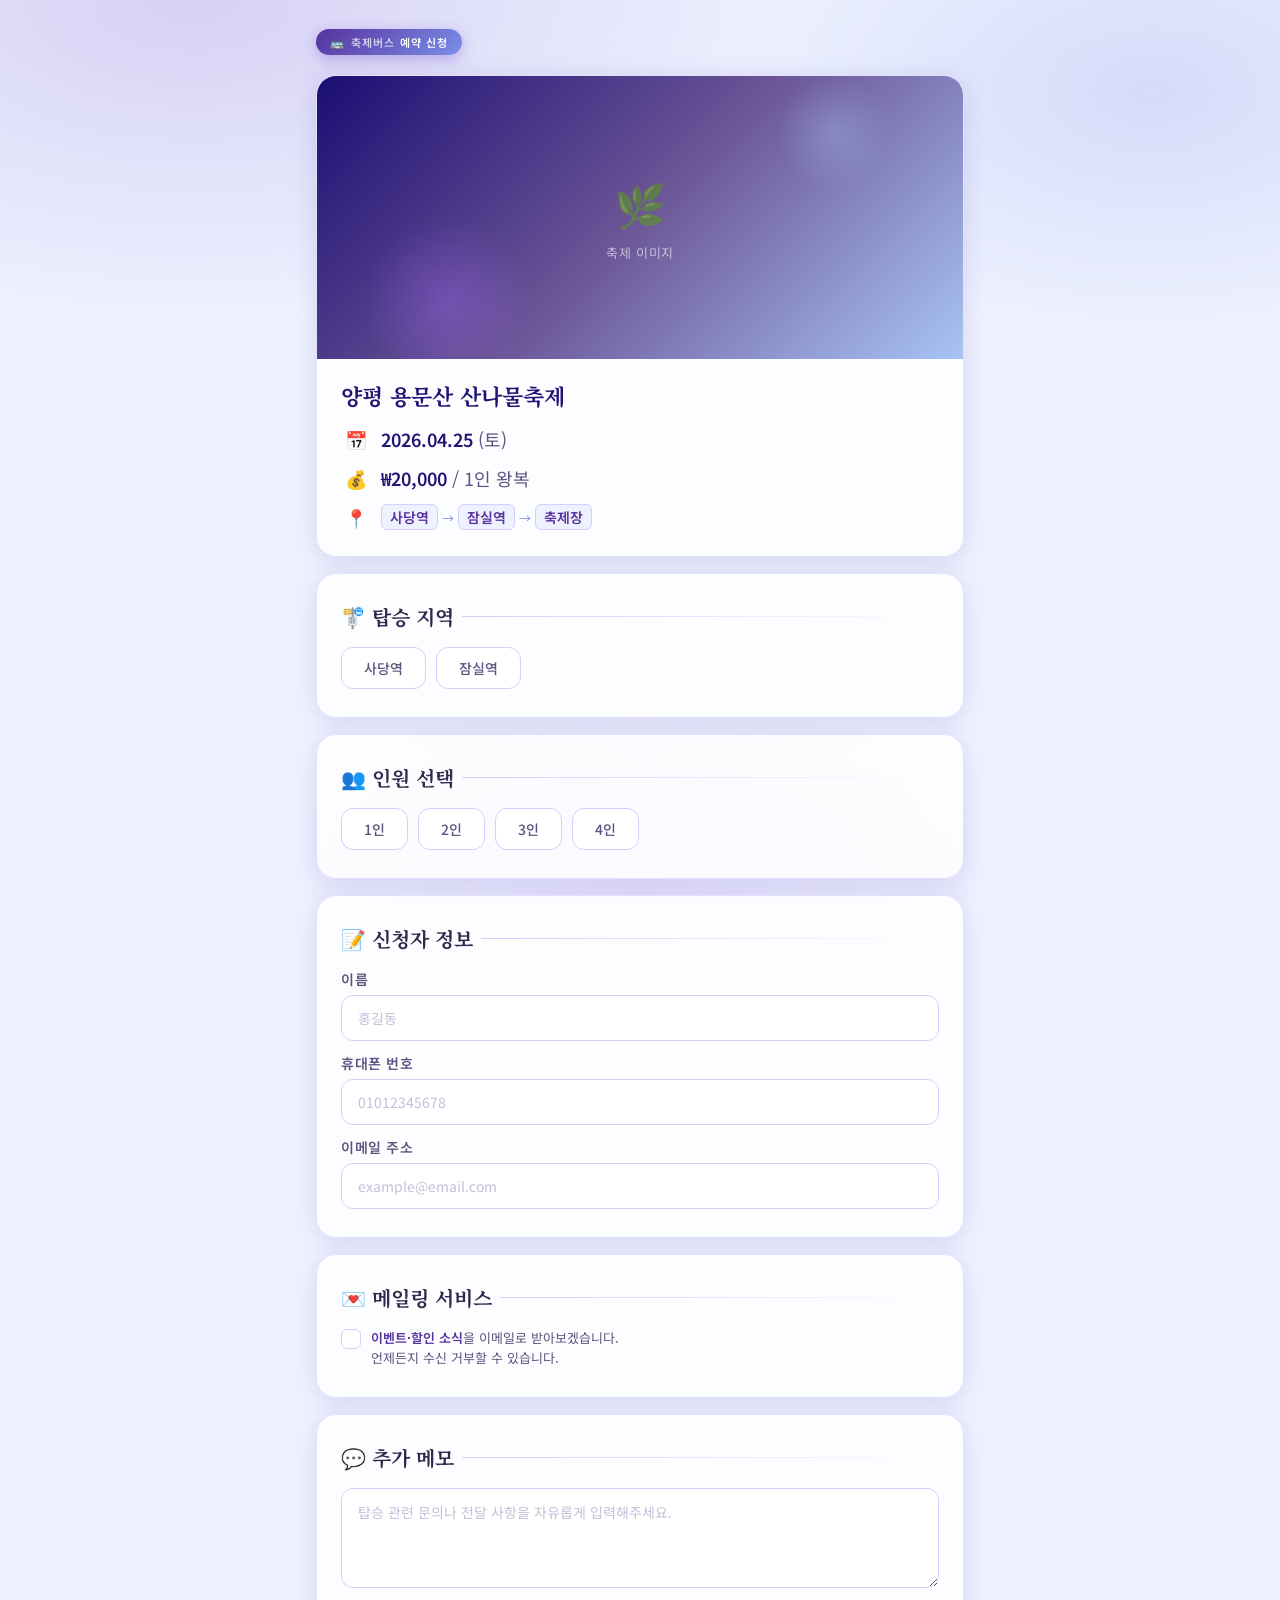
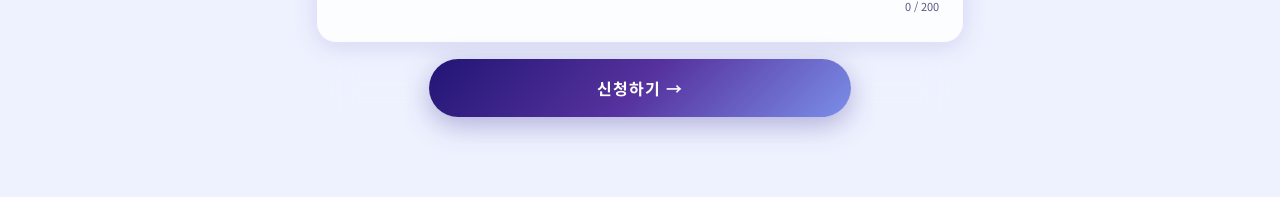
==== view/reservation01.html @ e4f7016f "산나물축제" ====
<!DOCTYPE html>
<html lang="ko">

<head>
    <meta charset="UTF-8">
    <meta name="viewport" content="width=device-width, initial-scale=1.0">
    <title>양평 용문산 산나물축제 — 버스 예약</title>
    <link
        href="https://fonts.googleapis.com/css2?family=Noto+Serif+KR:wght@400;600;700&family=Noto+Sans+KR:wght@300;400;500;600&display=swap"
        rel="stylesheet">
    <style>
        :root {
            --indigo: #211574;
            --violet: #56329e;
            --periwinkle: #7B8FE8;
            --sky: #A8C4F5;
            --mist: #EEF2FF;
            --white: #FFFFFF;
            --ink: #1A1535;
            --slate: #5A5580;
            --border: #D5CCFF;
            --shadow: rgba(59, 47, 143, .14);
            --accent: #b397d4;
        }

        *,
        *::before,
        *::after {
            box-sizing: border-box;
            margin: 0;
            padding: 0;
        }

        html {
            scroll-behavior: smooth;
        }

        body {
            font-family: 'Noto Sans KR', sans-serif;
            background: var(--mist);
            color: var(--ink);
            min-height: 100vh;
            position: relative;
            overflow-x: hidden;
        }

        /* ── 배경 장식 ── */
        body::before {
            content: '';
            position: fixed;
            inset: 0;
            background:
                radial-gradient(ellipse 80% 60% at 15% 0%, rgba(108, 63, 197, .18) 0%, transparent 60%),
                radial-gradient(ellipse 60% 50% at 90% 10%, rgba(123, 143, 232, .22) 0%, transparent 55%),
                radial-gradient(ellipse 50% 40% at 50% 100%, rgba(176, 107, 255, .12) 0%, transparent 60%);
            pointer-events: none;
            z-index: 0;
        }

        /* ── 컨테이너 ── */
        .page {
            position: relative;
            z-index: 1;
            max-width: 680px;
            margin: 0 auto;
            padding: 28px 16px 64px;
        }

        /* ── 헤더 배지 ── */
        .top-badge {
            display: inline-flex;
            align-items: center;
            gap: 6px;
            background: linear-gradient(135deg, var(--violet), var(--periwinkle));
            color: var(--white);
            font-size: 11px;
            font-weight: 600;
            letter-spacing: .08em;
            padding: 5px 14px;
            border-radius: 20px;
            margin-bottom: 20px;
            box-shadow: 0 4px 14px rgba(108, 63, 197, .35);
        }

        .top-badge span {
            opacity: .7;
        }

        /* ── 카드 공통 ── */
        .card {
            background: rgba(255, 255, 255, .82);
            backdrop-filter: blur(18px);
            border: 1px solid rgba(213, 204, 255, .6);
            border-radius: 20px;
            padding: 28px 24px;
            margin-bottom: 16px;
            box-shadow: 0 4px 24px var(--shadow);
            opacity: 0;
            transform: translateY(22px);
            transition: opacity .5s ease, transform .5s ease, box-shadow .3s ease;
        }

        .card.visible {
            opacity: 1;
            transform: translateY(0);
        }

        .card:hover {
            box-shadow: 0 8px 36px rgba(108, 63, 197, .18);
        }

        /* ── 이미지 카드 ── */
        .img-card {
            padding: 0;
            overflow: hidden;
            border-radius: 20px;
        }

        .festival-img {
            width: 100%;
            aspect-ratio: 16/7;
            object-fit: cover;
            display: block;
            background: linear-gradient(135deg, #3B2F8F 0%, #6C3FC5 40%, #7B8FE8 100%);
        }

        .img-placeholder {
            width: 100%;
            aspect-ratio: 16/7;
            display: flex;
            flex-direction: column;
            align-items: center;
            justify-content: center;
            background: linear-gradient(135deg, #1b0e74 0%, #6c5697 50%, #A8C4F5 100%);
            color: rgba(255, 255, 255, .6);
            font-size: 13px;
            gap: 10px;
            position: relative;
            overflow: hidden;
        }

        .img-placeholder::before {
            content: '';
            position: absolute;
            inset: 0;
            background:
                radial-gradient(circle 120px at 20% 80%, rgba(176, 107, 255, .3) 0%, transparent 70%),
                radial-gradient(circle 80px at 80% 20%, rgba(168, 196, 245, .3) 0%, transparent 70%);
        }

        .img-placeholder-icon {
            font-size: 42px;
            position: relative;
        }

        .img-placeholder-text {
            position: relative;
            letter-spacing: .05em;
        }

        .img-info {
            padding: 22px 24px 24px;
        }

        .festival-name {
            font-family: 'Noto Serif KR', serif;
            font-size: 22px;
            font-weight: 700;
            color: var(--indigo);
            margin-bottom: 14px;
            line-height: 1.35;
        }

        .festival-meta {
            display: flex;
            flex-direction: column;
            gap: 9px;
        }

        .meta-row {
            display: flex;
            align-items: center;
            gap: 10px;
            font-size: 18px;
            color: var(--slate);
        }

        .meta-icon {
            width: 30px;
            height: 30px;
            border-radius: 8px;
            display: flex;
            align-items: center;
            justify-content: center;
            font-size: 18px;
            flex-shrink: 0;
        }

        .meta-row strong {
            color: var(--indigo);
            font-weight: 600;
        }

        .route-arrow {
            display: inline-flex;
            align-items: center;
            gap: 4px;
            flex-wrap: wrap;
        }

        .route-stop {
            background: var(--mist);
            border: 1px solid var(--border);
            padding: 2px 8px;
            border-radius: 6px;
            font-size: 14px;
            font-weight: 600;
            color: var(--violet);
        }

        .route-arr {
            color: var(--periwinkle);
            font-size: 12px;
        }

        /* ── 섹션 제목 ── */
        .section-title {
            font-family: 'Noto Serif KR', serif;
            font-size: 20px;
            font-weight: 700;
            color: #2e2a4d;
            margin-bottom: 16px;
            display: flex;
            align-items: center;
            gap: 8px;
        }

        .section-title::after {
            content: '';
            flex: 1;
            height: 1px;
            background: linear-gradient(to right, var(--border), transparent);
        }

        .required-badge {
            font-size: 10px;
            font-weight: 600;
            color: var(--white);
            background: linear-gradient(135deg, var(--violet), var(--accent));
            padding: 2px 7px;
            border-radius: 10px;
            letter-spacing: .04em;
        }

        .optional-badge {
            font-size: 10px;
            font-weight: 500;
            color: var(--slate);
            background: var(--mist);
            border: 1px solid var(--border);
            padding: 2px 7px;
            border-radius: 10px;
        }

        /* ── 라디오 그룹 ── */
        .radio-group {
            display: flex;
            gap: 10px;
            flex-wrap: wrap;
        }

        .radio-item {
            display: none;
        }

        .radio-label {
            display: flex;
            align-items: center;
            justify-content: center;
            padding: 10px 22px;
            border-radius: 12px;
            border: 1.5px solid var(--border);
            background: var(--white);
            font-size: 14px;
            font-weight: 500;
            color: var(--slate);
            cursor: pointer;
            transition: all .2s ease;
            user-select: none;
            min-width: 80px;
        }

        .radio-label:hover {
            border-color: var(--violet);
            color: var(--violet);
            background: rgba(108, 63, 197, .05);
        }

        .radio-item:checked+.radio-label {
            border-color: var(--violet);
            background: linear-gradient(135deg, var(--violet), var(--periwinkle));
            color: var(--white);
            box-shadow: 0 4px 14px rgba(108, 63, 197, .3);
            transform: translateY(-1px);
        }

        .count-group .radio-label {
            min-width: 66px;
        }

        /* ── 금액 표시 ── */
        .price-box {
            display: none;
            margin-top: 16px;
            background: linear-gradient(135deg, rgba(59, 47, 143, .06), rgba(123, 143, 232, .08));
            border: 1.5px solid var(--border);
            border-radius: 14px;
            padding: 18px 20px;
            animation: fadeSlide .35s ease forwards;
        }

        .price-box.show {
            display: block;
        }

        @keyframes fadeSlide {
            from {
                opacity: 0;
                transform: translateY(10px);
            }

            to {
                opacity: 1;
                transform: translateY(0);
            }
        }

        .price-line {
            font-size: 13px;
            color: var(--slate);
            margin-bottom: 6px;
        }

        .price-amount {
            font-family: 'Noto Serif KR', serif;
            font-size: 28px;
            font-weight: 700;
            color: var(--violet);
            letter-spacing: -.02em;
        }

        .price-amount sub {
            font-size: 14px;
            font-weight: 500;
            color: var(--slate);
            vertical-align: baseline;
            margin-left: 3px;
        }

        .divider {
            height: 1px;
            background: var(--border);
            margin: 14px 0;
        }

        .account-label {
            font-size: 11px;
            font-weight: 600;
            letter-spacing: .06em;
            color: var(--slate);
            text-transform: uppercase;
            margin-bottom: 10px;
        }

        .account-info {
            display: flex;
            align-items: center;
            justify-content: space-between;
            gap: 12px;
            background: var(--white);
            border: 1px solid var(--border);
            border-radius: 10px;
            padding: 12px 14px;
        }

        .account-details {
            display: flex;
            flex-direction: column;
            gap: 3px;
        }

        .account-bank {
            font-size: 12px;
            color: var(--slate);
            font-weight: 500;
        }

        .account-number {
            font-size: 16px;
            font-weight: 700;
            color: var(--indigo);
            letter-spacing: .04em;
        }

        .account-name {
            font-size: 12px;
            color: var(--slate);
        }

        .copy-btn {
            display: flex;
            align-items: center;
            gap: 5px;
            padding: 8px 14px;
            border: none;
            background: linear-gradient(135deg, var(--violet), var(--periwinkle));
            color: var(--white);
            font-size: 12px;
            font-weight: 600;
            border-radius: 8px;
            cursor: pointer;
            transition: all .2s ease;
            white-space: nowrap;
            font-family: 'Noto Sans KR', sans-serif;
        }

        .copy-btn:hover {
            transform: translateY(-1px);
            box-shadow: 0 4px 14px rgba(108, 63, 197, .35);
        }

        .copy-btn.copied {
            background: linear-gradient(135deg, #2E9E6B, #4BC98A);
        }

        /* ── 인풋 ── */
        .input-group {
            display: flex;
            flex-direction: column;
            gap: 12px;
        }

        .input-wrap {
            position: relative;
        }

        .input-wrap label {
            display: block;
            font-size: 14px;
            font-weight: 600;
            color: var(--slate);
            margin-bottom: 6px;
            letter-spacing: .04em;
        }

        .input-field {
            width: 100%;
            padding: 12px 16px;
            border: 1.5px solid var(--border);
            border-radius: 12px;
            font-size: 14px;
            font-family: 'Noto Sans KR', sans-serif;
            color: var(--ink);
            background: var(--white);
            outline: none;
            transition: all .2s ease;
            -webkit-appearance: none;
        }

        .input-field::placeholder {
            color: #C4BFD9;
        }

        .input-field:focus {
            border-color: var(--violet);
            box-shadow: 0 0 0 4px rgba(108, 63, 197, .12);
        }

        .input-field.error {
            border-color: #F06595;
            box-shadow: 0 0 0 4px rgba(240, 101, 149, .1);
        }

        textarea.input-field {
            resize: vertical;
            min-height: 100px;
            max-height: 200px;
            line-height: 1.6;
        }

        .char-count {
            text-align: right;
            font-size: 11px;
            color: var(--slate);
            margin-top: 5px;
        }

        /* ── 체크박스 ── */
        .checkbox-wrap {
            display: flex;
            align-items: flex-start;
            gap: 10px;
            cursor: pointer;
            user-select: none;
        }

        .checkbox-wrap input[type="checkbox"] {
            display: none;
        }

        .custom-check {
            width: 20px;
            height: 20px;
            border: 1.5px solid var(--border);
            border-radius: 6px;
            background: var(--white);
            display: flex;
            align-items: center;
            justify-content: center;
            flex-shrink: 0;
            transition: all .2s ease;
            margin-top: 1px;
        }

        .checkbox-wrap input:checked~.custom-check {
            background: linear-gradient(135deg, var(--violet), var(--periwinkle));
            border-color: transparent;
        }

        .custom-check svg {
            opacity: 0;
            transition: opacity .2s;
        }

        .checkbox-wrap input:checked~.custom-check svg {
            opacity: 1;
        }

        .check-text {
            font-size: 13px;
            color: var(--slate);
            line-height: 1.55;
        }

        .check-text strong {
            color: var(--violet);
            font-weight: 600;
        }

        /* ── 에러 메시지 ── */
        .error-msg {
            font-size: 11px;
            color: #E05C85;
            margin-top: 5px;
            display: none;
        }

        .error-msg.show {
            display: block;
        }

        /* ── 제출 버튼 ── */
        .submit-wrap {
            margin-top: 8px;
            text-align: center;
        }

        .submit-btn {
            width: 65%;
            padding: 17px;
            border: none;
            border-radius: 30px;
            background: linear-gradient(135deg, var(--indigo) 0%, var(--violet) 50%, var(--periwinkle) 100%);
            color: var(--white);
            font-size: 16px;
            font-weight: 700;
            font-family: 'Noto Sans KR', sans-serif;
            letter-spacing: .06em;
            cursor: pointer;
            position: relative;
            overflow: hidden;
            box-shadow: 0 8px 28px rgba(59, 47, 143, .35);
            transition: transform .2s ease, box-shadow .2s ease;
        }

        .submit-btn::before {
            content: '';
            position: absolute;
            inset: 0;
            background: linear-gradient(135deg, rgba(255, 255, 255, .15), transparent);
            opacity: 0;
            transition: opacity .2s;
        }

        .submit-btn:hover {
            transform: translateY(-2px);
            box-shadow: 0 12px 36px rgba(59, 47, 143, .42);
        }

        .submit-btn:hover::before {
            opacity: 1;
        }

        .submit-btn:active {
            transform: translateY(0);
        }

        /* ── 성공 모달 ── */
        .modal-overlay {
            position: fixed;
            inset: 0;
            background: rgba(20, 15, 50, .65);
            backdrop-filter: blur(8px);
            z-index: 100;
            display: flex;
            align-items: center;
            justify-content: center;
            padding: 20px;
            opacity: 0;
            pointer-events: none;
            transition: opacity .3s ease;
        }

        .modal-overlay.show {
            opacity: 1;
            pointer-events: all;
        }

        .modal-box {
            background: var(--white);
            border-radius: 24px;
            padding: 36px 28px;
            max-width: 360px;
            width: 100%;
            text-align: center;
            box-shadow: 0 24px 64px rgba(59, 47, 143, .3);
            transform: scale(.9) translateY(20px);
            transition: transform .35s cubic-bezier(.34, 1.56, .64, 1);
        }

        .modal-overlay.show .modal-box {
            transform: scale(1) translateY(0);
        }

        .modal-icon {
            width: 68px;
            height: 68px;
            margin: 0 auto 16px;
            border-radius: 50%;
            background: linear-gradient(135deg, var(--violet), var(--periwinkle));
            display: flex;
            align-items: center;
            justify-content: center;
            font-size: 30px;
            box-shadow: 0 8px 24px rgba(108, 63, 197, .35);
        }

        .modal-title {
            font-family: 'Noto Serif KR', serif;
            font-size: 20px;
            font-weight: 700;
            color: var(--indigo);
            margin-bottom: 8px;
        }

        .modal-desc {
            font-size: 13px;
            color: var(--slate);
            line-height: 1.65;
        }

        .modal-close {
            margin-top: 22px;
            width: 100%;
            padding: 13px;
            border: none;
            border-radius: 12px;
            background: linear-gradient(135deg, var(--violet), var(--periwinkle));
            color: var(--white);
            font-size: 14px;
            font-weight: 600;
            font-family: 'Noto Sans KR', sans-serif;
            cursor: pointer;
            box-shadow: 0 4px 14px rgba(108, 63, 197, .3);
        }

        /* ── 반응형 ── */
        @media (max-width: 480px) {
            .page {
                padding: 16px 12px 56px;
            }

            .festival-name {
                font-size: 25px;
            }

            .price-amount {
                font-size: 24px;
            }

            .radio-group {
                gap: 8px;
            }

            .radio-label {
                padding: 9px 16px;
                font-size: 13px;
            }
        }
    </style>
</head>

<body>

    <div class="page">

        <!-- 배지 -->
        <div class="top-badge">🚌 <span>축제버스</span> 예약 신청</div>

        <!-- 축제 정보 카드 -->
        <div class="card img-card">
            <div class="img-placeholder">
                <div class="img-placeholder-icon">🌿</div>
                <div class="img-placeholder-text">축제 이미지</div>
            </div>
            <div class="img-info">
                <div class="festival-name">양평 용문산 산나물축제</div>
                <div class="festival-meta">
                    <div class="meta-row">
                        <div class="meta-icon">📅</div>
                        <div><strong>2026.04.25</strong> (토)</div>
                    </div>
                    <div class="meta-row">
                        <div class="meta-icon">💰</div>
                        <div><strong>₩20,000</strong> / 1인 왕복</div>
                    </div>
                    <div class="meta-row">
                        <div class="meta-icon">📍</div>
                        <div class="route-arrow">
                            <span class="route-stop">사당역</span>
                            <span class="route-arr">→</span>
                            <span class="route-stop">잠실역</span>
                            <span class="route-arr">→</span>
                            <span class="route-stop">축제장</span>
                        </div>
                    </div>
                </div>
            </div>
        </div>

        <!-- 탑승 지역 -->
        <div class="card">
            <div class="section-title">
                🚏 탑승 지역
                <!-- <span class="required-badge">필수</span> -->
            </div>
            <div class="radio-group" id="boardGroup">
                <input type="radio" name="board" id="b1" value="사당역" class="radio-item">
                <label for="b1" class="radio-label">사당역</label>
                <input type="radio" name="board" id="b2" value="잠실역" class="radio-item">
                <label for="b2" class="radio-label">잠실역</label>
            </div>
            <div class="error-msg" id="boardErr">탑승 지역을 선택해주세요.</div>
        </div>

        <!-- 인원 선택 -->
        <div class="card">
            <div class="section-title">
                👥 인원 선택
                <!-- <span class="required-badge">필수</span> -->
            </div>
            <div class="radio-group count-group" id="countGroup">
                <input type="radio" name="count" id="c1" value="1" class="radio-item">
                <label for="c1" class="radio-label">1인</label>
                <input type="radio" name="count" id="c2" value="2" class="radio-item">
                <label for="c2" class="radio-label">2인</label>
                <input type="radio" name="count" id="c3" value="3" class="radio-item">
                <label for="c3" class="radio-label">3인</label>
                <input type="radio" name="count" id="c4" value="4" class="radio-item">
                <label for="c4" class="radio-label">4인</label>
            </div>
            <div class="error-msg" id="countErr">인원을 선택해주세요.</div>

            <!-- 금액 박스 -->
            <div class="price-box" id="priceBox">
                <div class="price-line" id="priceLine">1인 × 20,000원</div>
                <div class="price-amount" id="priceAmt">₩20,000 <sub>총 결제금액</sub></div>
                <div class="divider"></div>
                <div class="account-label">계좌이체 안내</div>
                <div class="account-info">
                    <div class="account-details">
                        <div class="account-bank">카카오뱅크</div>
                        <div class="account-number" id="accountNum">3333-00-1234567</div>
                        <div class="account-name">예금주 : 홍길동</div>
                    </div>
                    <button class="copy-btn" id="copyBtn" onclick="copyAccount()">
                        📋 복사
                    </button>
                </div>
            </div>
        </div>

        <!-- 신청자 정보 -->
        <div class="card">
            <div class="section-title">
                📝 신청자 정보
                <!-- <span class="required-badge">필수</span> -->
            </div>
            <div class="input-group">
                <div class="input-wrap">
                    <label for="nameField">이름</label>
                    <input type="text" id="nameField" class="input-field" placeholder="홍길동">
                    <div class="error-msg" id="nameErr">이름을 입력해주세요.</div>
                </div>
                <div class="input-wrap">
                    <label for="phoneField">휴대폰 번호</label>
                    <input type="tel" id="phoneField" class="input-field" placeholder="01012345678" maxlength="11"
                        inputmode="numeric">
                    <div class="error-msg" id="phoneErr">올바른 휴대폰 번호를 입력해주세요.</div>
                </div>
                <div class="input-wrap">
                    <label for="emailField">이메일 주소</label>
                    <input type="email" id="emailField" class="input-field" placeholder="example@email.com">
                    <div class="error-msg" id="emailErr">올바른 이메일 주소를 입력해주세요.</div>
                </div>
            </div>
        </div>

        <!-- 메일링 동의 -->
        <div class="card">
            <div class="section-title">
                💌 메일링 서비스
                <!-- <span class="optional-badge">선택</span> -->
            </div>
            <label class="checkbox-wrap">
                <input type="checkbox" id="mailingCheck">
                <div class="custom-check">
                    <svg width="11" height="9" viewBox="0 0 11 9" fill="none">
                        <path d="M1 4L4 7.5L10 1" stroke="white" stroke-width="2" stroke-linecap="round"
                            stroke-linejoin="round" />
                    </svg>
                </div>
                <div class="check-text">
                    <strong>이벤트·할인 소식</strong>을 이메일로 받아보겠습니다.<br>
                    언제든지 수신 거부할 수 있습니다.
                </div>
            </label>
        </div>

        <!-- 추가 메모 -->
        <div class="card">
            <div class="section-title">
                💬 추가 메모
                <!-- <span class="optional-badge">선택</span> -->
            </div>
            <div class="input-wrap">
                <textarea id="memoField" class="input-field" placeholder="탑승 관련 문의나 전달 사항을 자유롭게 입력해주세요."
                    maxlength="200"></textarea>
                <div class="char-count"><span id="charCount">0</span> / 200</div>
            </div>
        </div>

        <!-- 신청 버튼 -->
        <div class="submit-wrap card" style="background: transparent; border: none; box-shadow: none; padding: 0;">
            <button class="submit-btn" onclick="submitForm()">신청하기 →</button>
        </div>

    </div>

    <!-- 성공 모달 -->
    <div class="modal-overlay" id="successModal">
        <div class="modal-box">
            <div class="modal-icon">✅</div>
            <div class="modal-title">예약 신청 완료!</div>
            <div class="modal-desc">
                <strong id="modalName"></strong>님의 신청이 접수되었습니다.<br><br>
                입금 확인 후 최종 확정 안내를 보내드립니다.<br>
                계좌이체를 완료해주세요 🙏
            </div>
            <button class="modal-close" onclick="closeModal()">확인</button>
        </div>
    </div>

    <script>
        /* ── 카드 등장 애니메이션 ── */
        const observer = new IntersectionObserver((entries) => {
            entries.forEach(e => { if (e.isIntersecting) e.target.classList.add('visible'); });
        }, { threshold: 0.08 });
        document.querySelectorAll('.card').forEach(c => observer.observe(c));

        /* ── 인원 선택 → 금액 계산 ── */
        const priceBox = document.getElementById('priceBox');
        const priceLine = document.getElementById('priceLine');
        const priceAmt = document.getElementById('priceAmt');
        const UNIT = 20000;

        document.querySelectorAll('input[name="count"]').forEach(r => {
            r.addEventListener('change', () => {
                const n = parseInt(r.value);
                priceBox.classList.remove('show');
                void priceBox.offsetWidth; // reflow for re-animation
                priceBox.classList.add('show');
                priceLine.textContent = `${n}인 × ${UNIT.toLocaleString()}원`;
                priceAmt.innerHTML = `₩${(n * UNIT).toLocaleString()} <sub>총 결제금액</sub>`;
                document.getElementById('countErr').classList.remove('show');
            });
        });

        /* ── 계좌번호 복사 ── */
        function copyAccount() {
            const num = document.getElementById('accountNum').textContent.replace(/-/g, '');
            const btn = document.getElementById('copyBtn');
            navigator.clipboard.writeText(num).then(() => {
                btn.textContent = '✅ 복사됨';
                btn.classList.add('copied');
                setTimeout(() => { btn.textContent = '📋 복사'; btn.classList.remove('copied'); }, 2000);
            }).catch(() => {
                // fallback
                const t = document.createElement('textarea');
                t.value = num; document.body.appendChild(t); t.select();
                document.execCommand('copy'); document.body.removeChild(t);
                btn.textContent = '✅ 복사됨'; btn.classList.add('copied');
                setTimeout(() => { btn.textContent = '📋 복사'; btn.classList.remove('copied'); }, 2000);
            });
        }

        /* ── 전화번호: 숫자만 ── */
        document.getElementById('phoneField').addEventListener('input', function () {
            this.value = this.value.replace(/\D/g, '');
        });

        /* ── 글자수 카운트 ── */
        document.getElementById('memoField').addEventListener('input', function () {
            document.getElementById('charCount').textContent = this.value.length;
        });

        /* ── 유효성 검사 ── */
        function showErr(id, show) {
            const el = document.getElementById(id);
            el.classList.toggle('show', show);
            return show;
        }

        function validateField(inputId, errId, checkFn) {
            const el = document.getElementById(inputId);
            const invalid = !checkFn(el.value.trim());
            el.classList.toggle('error', invalid);
            return showErr(errId, invalid);
        }

        /* ── 실시간 에러 해제 ── */
        ['nameField', 'phoneField', 'emailField'].forEach(id => {
            document.getElementById(id).addEventListener('input', function () {
                this.classList.remove('error');
                const errMap = { nameField: 'nameErr', phoneField: 'phoneErr', emailField: 'emailErr' };
                document.getElementById(errMap[id]).classList.remove('show');
            });
        });
        document.querySelectorAll('input[name="board"]').forEach(r =>
            r.addEventListener('change', () => document.getElementById('boardErr').classList.remove('show'))
        );

        /* ── 폼 제출 ── */
        function submitForm() {
            let hasErr = false;

            // 탑승 지역
            const board = document.querySelector('input[name="board"]:checked');
            if (!board) { showErr('boardErr', true); hasErr = true; }

            // 인원
            const count = document.querySelector('input[name="count"]:checked');
            if (!count) { showErr('countErr', true); hasErr = true; }

            // 이름
            if (validateField('nameField', 'nameErr', v => v.length >= 2)) hasErr = true;

            // 전화번호
            if (validateField('phoneField', 'phoneErr', v => /^01[0-9]{8,9}$/.test(v))) hasErr = true;

            // 이메일
            if (validateField('emailField', 'emailErr', v => /^[^\s@]+@[^\s@]+\.[^\s@]+$/.test(v))) hasErr = true;

            if (hasErr) {
                // 첫 에러 요소로 스크롤
                const firstErr = document.querySelector('.error, .error-msg.show');
                if (firstErr) firstErr.scrollIntoView({ behavior: 'smooth', block: 'center' });
                return;
            }

            // 데이터 수집
            const data = {
                board: board.value,
                count: count.value,
                amount: parseInt(count.value) * UNIT,
                name: document.getElementById('nameField').value.trim(),
                phone: document.getElementById('phoneField').value.trim(),
                email: document.getElementById('emailField').value.trim(),
                mailing: document.getElementById('mailingCheck').checked,
                memo: document.getElementById('memoField').value.trim(),
            };
            console.log('예약 데이터:', data);

            // 모달 표시
            document.getElementById('modalName').textContent = data.name;
            document.getElementById('successModal').classList.add('show');
        }

        function closeModal() {
            document.getElementById('successModal').classList.remove('show');
        }
    </script>
</body>

</html>
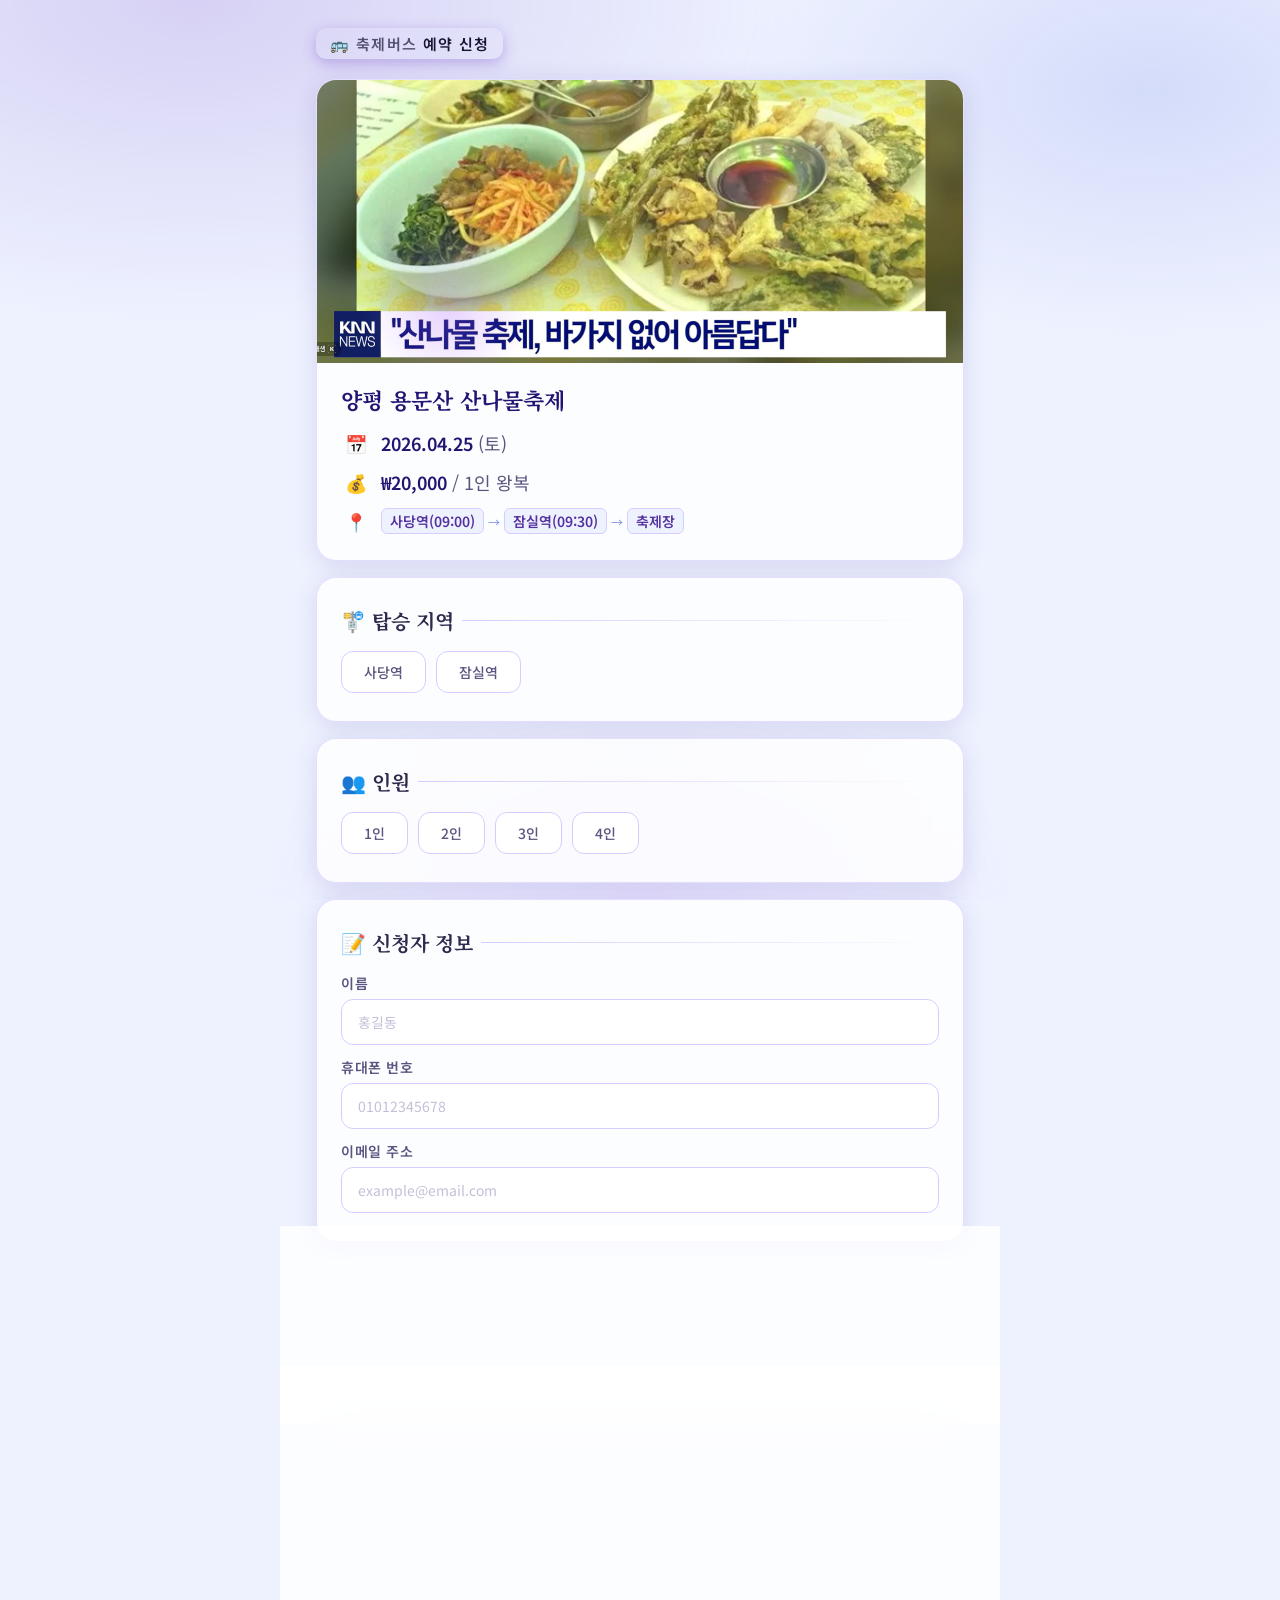
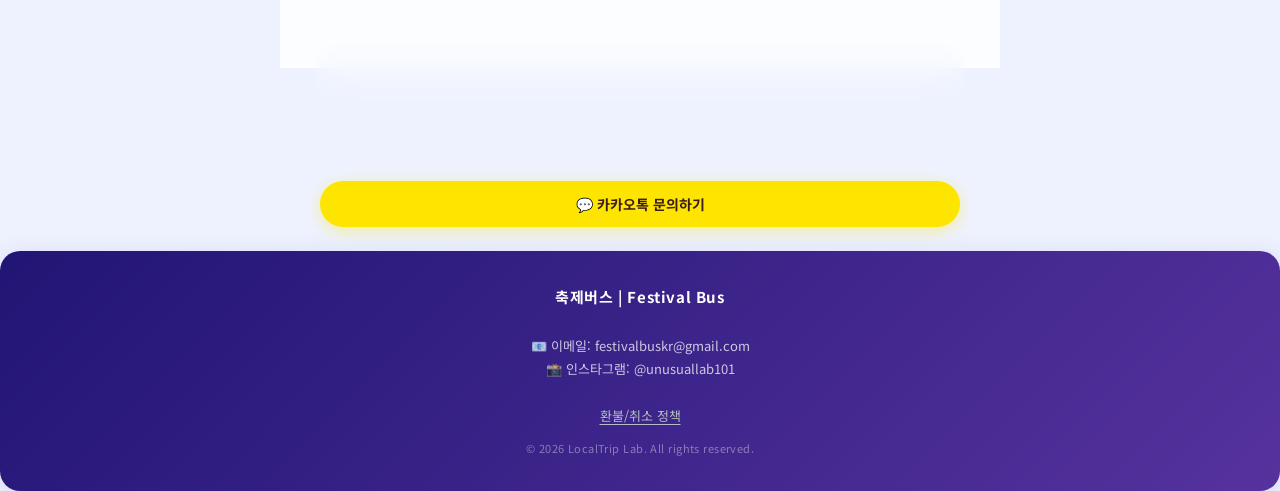
==== commit 8249298c: "산나물 신청폼 : 시트연동추가, 카톡버튼추가, 푸터추가, 예약완료페이지 추가" ====
--- a/view/reservation01.html
+++ b/view/reservation01.html
@@ -71,13 +71,13 @@
             display: inline-flex;
             align-items: center;
             gap: 6px;
-            background: linear-gradient(135deg, var(--violet), var(--periwinkle));
-            color: var(--white);
-            font-size: 11px;
+            /* background: linear-gradient(135deg, var(--violet), var(--periwinkle)); */
+            color: #1A1535;
+            font-size: 15px;
             font-weight: 600;
             letter-spacing: .08em;
             padding: 5px 14px;
-            border-radius: 20px;
+            border-radius: 10px;
             margin-bottom: 20px;
             box-shadow: 0 4px 14px rgba(108, 63, 197, .35);
         }
@@ -322,6 +322,41 @@
         .price-box.show {
             display: block;
         }
+
+        /* ── 환불 안내 ── */
+.payment-notice {
+  margin-top: 14px;
+  padding: 14px 16px;
+  background: rgba(59,47,143,.05);
+  border: 1px dashed var(--border);
+  border-radius: 12px;
+
+  font-size: 12px;
+  color: var(--slate);
+  line-height: 1.5;
+}
+
+/* 환불 규정 첫 줄 (굵게) */
+.payment-notice br + br {
+  display: none;               /* 연속 빈 줄 방지 */
+}
+
+/* * 주의 문구 강조 */
+.payment-notice {
+  /* * 로 시작하는 줄을 CSS만으로 강조하기 어려우므로
+     아래처럼 HTML에 <span> 감싸는 것도 추천 */
+}
+.notice-highlight {
+  color: var(--violet);
+  font-weight: 600;
+}
+.notice-title {
+  font-weight: 700;
+  color: var(--indigo);
+  font-size: 13px;
+  margin-bottom: 2px;
+  display: block;
+}
 
         @keyframes fadeSlide {
             from {
@@ -691,7 +726,7 @@
             }
 
             .festival-name {
-                font-size: 25px;
+                font-size: 30px;
             }
 
             .price-amount {
@@ -707,11 +742,155 @@
                 font-size: 13px;
             }
         }
+
+        .main-image {
+            width: 100%;
+            height: auto;
+            margin-top: 50px;
+        }
+
+        /* 예약완료화면 */
+        /* ── 예약 완료 화면 ── */
+        .complete-wrap {
+            max-width: 680px;
+            width:90%;
+    margin: 0 auto;
+        }
+.complete-header {
+  text-align: center;
+  padding: 36px 24px;
+}
+.complete-check {
+  font-size: 52px;
+  margin-bottom: 12px;
+  /* 등장 시 통통 튀는 애니메이션 */
+  animation: bounceIn .6s cubic-bezier(.34,1.56,.64,1) forwards;
+}
+@keyframes bounceIn {
+  from { transform: scale(0); opacity: 0; }
+  to   { transform: scale(1); opacity: 1; }
+}
+.complete-title {
+  font-family: 'Noto Serif KR', serif;
+  font-size: 22px;
+  font-weight: 700;
+  color: var(--indigo);
+  margin-bottom: 10px;
+}
+.complete-num {
+  display: inline-block;
+  font-size: 15px;
+  font-weight: 600;
+  color: var(--violet);
+  background: var(--mist);
+  border: 1.5px solid var(--border);
+  padding: 5px 16px;
+  border-radius: 20px;
+  letter-spacing: .08em;
+}
+
+/* ── 예약 내역 요약 ── */
+.summary-list { display: flex; flex-direction: column; gap: 0; }
+.summary-row {
+  display: flex;
+  justify-content: space-between;
+  align-items: center;
+  padding: 11px 0;
+  border-bottom: 1px solid var(--mist);
+  font-size: 16px;
+}
+.summary-row:last-child { border-bottom: none; }
+.summary-label { color: var(--slate); }
+.summary-value { font-weight: 600; color: var(--indigo); }
+/* 최종 금액 강조 */
+.summary-row.highlight .summary-label { font-weight: 600; color: var(--ink); }
+.summary-row.highlight .summary-value {
+  font-family: 'Noto Serif KR', serif;
+  font-size: 20px;
+  color: var(--violet);
+}
+.complete-notice {
+  font-size: 15px;
+  color: var(--slate);
+  margin-bottom: 14px;
+  padding: 10px 14px;
+  background: rgba(108,63,197,.06);
+  border-radius: 10px;
+  border-left: 3px solid var(--violet);
+}
+
+/* ── 카카오톡 버튼 ── */
+.kakao-wrap {
+    width:100%;
+    text-align: center;
+}
+.button {
+  display: inline-flex;
+  align-items: center;
+  justify-content: center;
+  gap: 7px;
+  font-family: 'Noto Sans KR', sans-serif;
+  font-size: 14px;
+  font-weight: 700;
+  text-decoration: none;
+  border-radius: 50px;
+  padding: 13px 28px;
+  transition: transform .2s ease, box-shadow .2s ease;
+  cursor: pointer;
+}
+.button-secondary {
+  background: #FEE500;             /* 카카오 공식 컬러 */
+  color: #3A1D1D;
+  box-shadow: 0 4px 16px rgba(254,229,0,.4);
+  width: 50%;                     /* 폼 카드 너비에 맞게 풀 너비 */
+  margin-bottom: 16px;
+
+}
+.button-secondary:hover {
+  transform: translateY(-2px);
+  box-shadow: 0 8px 24px rgba(254,229,0,.5);
+}
+.button-secondary:active {
+  transform: translateY(0);
+}
+
+/* ── Footer ── */
+.footer {
+  background: linear-gradient(135deg, var(--indigo), var(--violet));
+  color: rgba(255,255,255,.75);
+  font-size: 13px;
+  line-height: 1.8;
+  text-align: center;
+  padding: 32px 24px;
+  border-radius: 20px;
+  margin-top: 8px;
+  box-shadow: 0 4px 24px var(--shadow);
+}
+.footer strong {
+  font-size: 15px;
+  letter-spacing: .04em;
+}
+.footer a {
+  color: rgba(255,255,255,.6);
+  text-decoration: underline;
+  text-underline-offset: 3px;
+  transition: color .2s;
+}
+.footer a:hover {
+  color: var(--white);
+}
+.footer small {
+  display: block;
+  margin-top: 12px;
+  font-size: 11px;
+  color: rgba(255,255,255,.4);
+  letter-spacing: .04em;
+}
     </style>
 </head>
 
 <body>
-
+<div id="formArea">
     <div class="page">
 
         <!-- 배지 -->
@@ -720,6 +899,7 @@
         <!-- 축제 정보 카드 -->
         <div class="card img-card">
             <div class="img-placeholder">
+                <img src="./image/산나물뉴스.png" class="main-image">
                 <div class="img-placeholder-icon">🌿</div>
                 <div class="img-placeholder-text">축제 이미지</div>
             </div>
@@ -737,9 +917,9 @@
                     <div class="meta-row">
                         <div class="meta-icon">📍</div>
                         <div class="route-arrow">
-                            <span class="route-stop">사당역</span>
+                            <span class="route-stop">사당역(09:00)</span>
                             <span class="route-arr">→</span>
-                            <span class="route-stop">잠실역</span>
+                            <span class="route-stop">잠실역(09:30)</span>
                             <span class="route-arr">→</span>
                             <span class="route-stop">축제장</span>
                         </div>
@@ -766,7 +946,7 @@
         <!-- 인원 선택 -->
         <div class="card">
             <div class="section-title">
-                👥 인원 선택
+                👥 인원
                 <!-- <span class="required-badge">필수</span> -->
             </div>
             <div class="radio-group count-group" id="countGroup">
@@ -790,14 +970,28 @@
                 <div class="account-info">
                     <div class="account-details">
                         <div class="account-bank">카카오뱅크</div>
-                        <div class="account-number" id="accountNum">3333-00-1234567</div>
-                        <div class="account-name">예금주 : 홍길동</div>
+        <div class="account-number" id="accountNum">7942-22-23019</div>
+        <div class="account-name">예금주 : 이주연</div>
                     </div>
-                    <button class="copy-btn" id="copyBtn" onclick="copyAccount()">
+                    <button class="copy-btn" id="copyBtn" onclick="copyAccount('accountNum', this)">
                         📋 복사
                     </button>
                 </div>
+
+                <!-- 환불 안내 -->
+            <div class="payment-notice">
+  <span class="notice-title">💳 입금 안내</span>
+  참가비는 입금 완료 후 확정되며, 환불 규정은 행사 안내에 따릅니다.
+  <span class="notice-title" style="margin-top:8px;">📋 환불 규정</span>
+  ✅ 100% 환불 : ~4/11 (토) 까지<br>
+  🔶 50% 환불 : 04/12 (일) ~ 04/18 (토)<br/>
+  <p>❌ 환불 불가 : 04/19 (일) ~ 04/25 (토)<br/></p>
+  <span class="notice-highlight"><br>* 노쇼(No-show) 시에도 환불이 불가합니다.</span>
+  <span class="notice-highlight"><br>* 04/18 (토요일) 까지 30명 미만 모일 시 취소 및 100% 환불</span>
+</div>
             </div>
+
+            
         </div>
 
         <!-- 신청자 정보 -->
@@ -829,7 +1023,7 @@
         <!-- 메일링 동의 -->
         <div class="card">
             <div class="section-title">
-                💌 메일링 서비스
+                💌 축제 뉴스레터
                 <!-- <span class="optional-badge">선택</span> -->
             </div>
             <label class="checkbox-wrap">
@@ -841,8 +1035,7 @@
                     </svg>
                 </div>
                 <div class="check-text">
-                    <strong>이벤트·할인 소식</strong>을 이메일로 받아보겠습니다.<br>
-                    언제든지 수신 거부할 수 있습니다.
+                    <strong>전국 축제정보 뉴스레터</strong>를 이메일로 받아보겠습니다.<br>
                 </div>
             </label>
         </div>
@@ -880,6 +1073,82 @@
             <button class="modal-close" onclick="closeModal()">확인</button>
         </div>
     </div>
+</div>
+
+
+
+<!-- 예약완료 화면 -->
+<div id="completeScreen" style="display:none;" class="complete-wrap">
+
+  <div class="complete-header card">
+    <div class="complete-check">✅</div>
+    <div class="complete-title">예약 신청 완료</div>
+    <div class="complete-num" id="displayBookingNum">예약번호 로딩중...</div>
+  </div>
+
+  <div class="card">
+    <div class="section-title">📋 예약 내역</div>
+    <div class="summary-list">
+      <div class="summary-row">
+        <span class="summary-label">탑승 지역</span>
+        <span class="summary-value" id="displayBoard">-</span>
+      </div>
+      <div class="summary-row">
+        <span class="summary-label">인원</span>
+        <span class="summary-value" id="displayCount">-</span>
+      </div>
+      <div class="summary-row highlight">
+        <span class="summary-label">최종 결제금액</span>
+        <span class="summary-value" id="displayAmount">-</span>
+      </div>
+    </div>
+  </div>
+
+  <div class="card">
+    <div class="section-title">💳 입금 안내</div>
+    <div class="complete-notice">아래 계좌로 입금 완료 후 예약이 확정됩니다.</div>
+    <!-- 기존 account-info 구조 그대로 재사용 -->
+    <div class="account-info">
+      <div class="account-details">
+        <div class="account-bank">카카오뱅크</div>
+        <div class="account-number" id="accountNum2">7942-22-23019</div>
+        <div class="account-name">예금주 : 이주연</div>
+      </div>
+      <button class="copy-btn" id="copyBtn2" onclick="copyAccount('accountNum2', this)">📋 복사</button>
+    
+    <!-- 환불 안내 -->
+            <div class="payment-notice">
+  <span class="notice-title">💳 입금 안내</span>
+  참가비는 입금 완료 후 확정되며, 환불 규정은 행사 안내에 따릅니다.
+  <span class="notice-title" style="margin-top:8px;">📋 환불 규정</span>
+  ✅ 100% 환불 : ~4/11 (토) 까지<br>
+  🔶 50% 환불 : 04/12 (일) ~ 04/18 (토)<br/>
+  <p>❌ 환불 불가 : 04/19 (일) ~ 04/25 (토)<br/></p>
+  <span class="notice-highlight"><br>* 노쇼(No-show) 시에도 환불이 불가합니다.</span>
+  <span class="notice-highlight"><br>* 04/18 (토요일) 까지 30명 미만 모일 시 취소 및 100% 환불</span>
+</div>
+    </div>
+    
+  </div>
+
+</div>
+
+<!-- 카카오톡 문의 고정 버튼 (모든 화면 공통) -->
+ <div class="kakao-wrap">
+<a href="https://open.kakao.com/o/gLqMQGSh" class="button button-secondary">💬 카카오톡 문의하기</a>
+</div>
+<!-- Footer -->
+        <div class="footer">
+            <strong style="color: white;">축제버스 | Festival Bus</strong><br><br>
+            📧 이메일: festivalbuskr@gmail.com<br>
+            📸 인스타그램: @unusuallab101<br><br>
+            <a href="#" style="color: #b2bec3; text-decoration: underline;">환불/취소 정책</a>
+            <br>
+            <small>© 2026 LocalTrip Lab. All rights reserved.</small>
+        </div>
+
+
+
 
     <script>
         /* ── 카드 등장 애니메이션 ── */
@@ -907,22 +1176,44 @@
         });
 
         /* ── 계좌번호 복사 ── */
-        function copyAccount() {
-            const num = document.getElementById('accountNum').textContent.replace(/-/g, '');
-            const btn = document.getElementById('copyBtn');
-            navigator.clipboard.writeText(num).then(() => {
-                btn.textContent = '✅ 복사됨';
-                btn.classList.add('copied');
-                setTimeout(() => { btn.textContent = '📋 복사'; btn.classList.remove('copied'); }, 2000);
-            }).catch(() => {
-                // fallback
-                const t = document.createElement('textarea');
-                t.value = num; document.body.appendChild(t); t.select();
-                document.execCommand('copy'); document.body.removeChild(t);
-                btn.textContent = '✅ 복사됨'; btn.classList.add('copied');
-                setTimeout(() => { btn.textContent = '📋 복사'; btn.classList.remove('copied'); }, 2000);
-            });
-        }
+        // numId  : 계좌번호 텍스트 요소의 ID
+// btnEl  : 클릭된 버튼 요소 (this 로 전달)
+function copyAccount(numId, btnEl) {
+  const numText = document.getElementById(numId);
+  console.log(numText);
+  // 요소를 못 찾으면 조용히 종료 (TypeError 방지)
+  if (!numText) return;
+
+  const num = numText.textContent.replace(/-/g, '');
+
+  const finish = () => {
+    btnEl.textContent = '✅ 복사됨';
+    btnEl.classList.add('copied');
+    setTimeout(() => {
+      btnEl.textContent = '📋 복사';
+      btnEl.classList.remove('copied');
+    }, 2000);
+  };
+
+  // clipboard API 우선, 실패 시 execCommand fallback
+  if (navigator.clipboard && window.isSecureContext) {
+    navigator.clipboard.writeText(num).then(finish).catch(() => fallbackCopy(num, finish));
+  } else {
+    fallbackCopy(num, finish);
+  }
+}
+
+// clipboard API 미지원 환경 대응
+function fallbackCopy(text, callback) {
+  const t = document.createElement('textarea');
+  t.value = text;
+  t.style.cssText = 'position:fixed;opacity:0';
+  document.body.appendChild(t);
+  t.select();
+  document.execCommand('copy');
+  document.body.removeChild(t);
+  callback();
+}
 
         /* ── 전화번호: 숫자만 ── */
         document.getElementById('phoneField').addEventListener('input', function () {
@@ -961,54 +1252,117 @@
         );
 
         /* ── 폼 제출 ── */
-        function submitForm() {
+        async function submitForm() {
+  
+            // ❶ 유효성 검사 (기존 코드 그대로 유지)
             let hasErr = false;
-
-            // 탑승 지역
             const board = document.querySelector('input[name="board"]:checked');
             if (!board) { showErr('boardErr', true); hasErr = true; }
-
-            // 인원
             const count = document.querySelector('input[name="count"]:checked');
             if (!count) { showErr('countErr', true); hasErr = true; }
-
-            // 이름
-            if (validateField('nameField', 'nameErr', v => v.length >= 2)) hasErr = true;
-
-            // 전화번호
-            if (validateField('phoneField', 'phoneErr', v => /^01[0-9]{8,9}$/.test(v))) hasErr = true;
-
-            // 이메일
-            if (validateField('emailField', 'emailErr', v => /^[^\s@]+@[^\s@]+\.[^\s@]+$/.test(v))) hasErr = true;
-
+            if (validateField('nameField','nameErr', v => v.length >= 2)) hasErr = true;
+            if (validateField('phoneField','phoneErr', v => /^01[0-9]{8,9}$/.test(v))) hasErr = true;
+            if (validateField('emailField','emailErr', v => /^[^\s@]+@[^\s@]+\.[^\s@]+$/.test(v))) hasErr = true;
             if (hasErr) {
-                // 첫 에러 요소로 스크롤
                 const firstErr = document.querySelector('.error, .error-msg.show');
                 if (firstErr) firstErr.scrollIntoView({ behavior: 'smooth', block: 'center' });
                 return;
             }
 
-            // 데이터 수집
+            // ❷ Apps Script 배포 후 받은 URL을 여기에 붙여넣기
+            const APPS_SCRIPT_URL = 'https://script.google.com/macros/s/AKfycbwTIaDEtofP6aXxAssNgNi4cvE_uHw1EHUQSeqTpYmKE-ZHxetQiC6ZxmDxf_vxepfhWA/exec';
+
+            // ❸ 전송할 데이터 객체 구성
             const data = {
-                board: board.value,
-                count: count.value,
-                amount: parseInt(count.value) * UNIT,
-                name: document.getElementById('nameField').value.trim(),
-                phone: document.getElementById('phoneField').value.trim(),
-                email: document.getElementById('emailField').value.trim(),
+                board:   board.value,
+                count:   count.value,
+                amount:  parseInt(count.value) * UNIT,
+                name:    document.getElementById('nameField').value.trim(),
+                phone:   document.getElementById('phoneField').value.trim(),
+                email:   document.getElementById('emailField').value.trim(),
                 mailing: document.getElementById('mailingCheck').checked,
-                memo: document.getElementById('memoField').value.trim(),
+                memo:    document.getElementById('memoField').value.trim(),
+                bookingNum: generateBookingNumber(), // 예약번호 생성 후 포함
             };
-            console.log('예약 데이터:', data);
-
-            // 모달 표시
-            document.getElementById('modalName').textContent = data.name;
-            document.getElementById('successModal').classList.add('show');
-        }
+
+            // 전송 전에 전역 변수에 저장해두기 (closeModal에서 꺼내 씀)
+window._bookingData = data;
+
+            // ❹ 버튼 비활성화 + 로딩 텍스트 표시 (중복 제출 방지)
+            const btn = document.querySelector('.submit-btn');
+            btn.disabled = true;
+            btn.textContent = '전송 중...';
+
+            try {
+                // ❺ Apps Script로 POST 요청 전송
+                // mode: 'no-cors' → 구글 서버의 CORS 정책 우회 (필수 옵션)
+                await fetch(APPS_SCRIPT_URL, {
+                method: 'POST',
+                mode: 'no-cors', // 구글 Apps Script는 이 옵션 없으면 브라우저가 차단
+                headers: { 'Content-Type': 'application/json' },
+                body: JSON.stringify(data)
+                });
+
+                // ❻ 성공 → 모달 표시
+                document.getElementById('modalName').textContent = data.name;
+                document.getElementById('successModal').classList.add('show');
+
+            } catch (error) {
+                // ❼ 실패 → 에러 알림
+                alert('전송 중 오류가 발생했습니다. 잠시 후 다시 시도해주세요.');
+                console.error('전송 오류:', error);
+
+            } finally {
+                // ❽ 성공/실패 관계없이 버튼 원상복구
+                btn.disabled = false;
+                btn.textContent = '신청하기 →';
+            }
+        }
+
 
         function closeModal() {
             document.getElementById('successModal').classList.remove('show');
         }
+
+        // ── 예약번호 생성 ──
+// 형식: yymmdd + 2 + 3자리 (예: 2604252001)
+// Apps Script에서 행 번호 기반으로 생성하고 data에 포함시켜 전송
+function generateBookingNumber(rowCount) {
+  const now = new Date();
+  const yy  = String(now.getFullYear()).slice(2);           // 26
+  const mm  = String(now.getMonth() + 1).padStart(2, '0'); // 04
+  const dd  = String(now.getDate()).padStart(2, '0');       // 25
+  // rowCount는 Apps Script에서 받아오기 어려우므로(no-cors)
+  // 타임스탬프 끝 3자리로 대체 → 소규모 이벤트에서 충돌 가능성 매우 낮음
+  const seq = String(Date.now()).slice(-3);
+  return `${yy}${mm}${dd}2${seq}`;
+}
+
+// ── 모달 닫기: 폼 숨기고 완료 화면 표시 ──
+// 기존 closeModal() 함수 전체를 아래로 교체
+function closeModal() {
+  document.getElementById('successModal').classList.remove('show');
+
+  // 폼 영역 숨기기
+  document.getElementById('formArea').style.display = 'none';
+
+  // 완료 화면 채우기
+  document.getElementById('displayBoard').textContent  = window._bookingData.board;
+  document.getElementById('displayCount').textContent  = window._bookingData.count + '인';
+  document.getElementById('displayAmount').textContent = '₩' + window._bookingData.amount.toLocaleString();
+  document.getElementById('displayBookingNum').textContent = '예약번호 ' + window._bookingData.bookingNum;
+
+  // 완료 화면 표시 + 카드 등장 애니메이션 적용
+  const screen = document.getElementById('completeScreen');
+  screen.style.display = 'block';
+  screen.querySelectorAll('.card').forEach(c => {
+    observer.observe(c); // 기존 IntersectionObserver 재활용
+  });
+
+  // 상단으로 스크롤
+  window.scrollTo({ top: 0, behavior: 'smooth' });
+}
+        
     </script>
 </body>
 
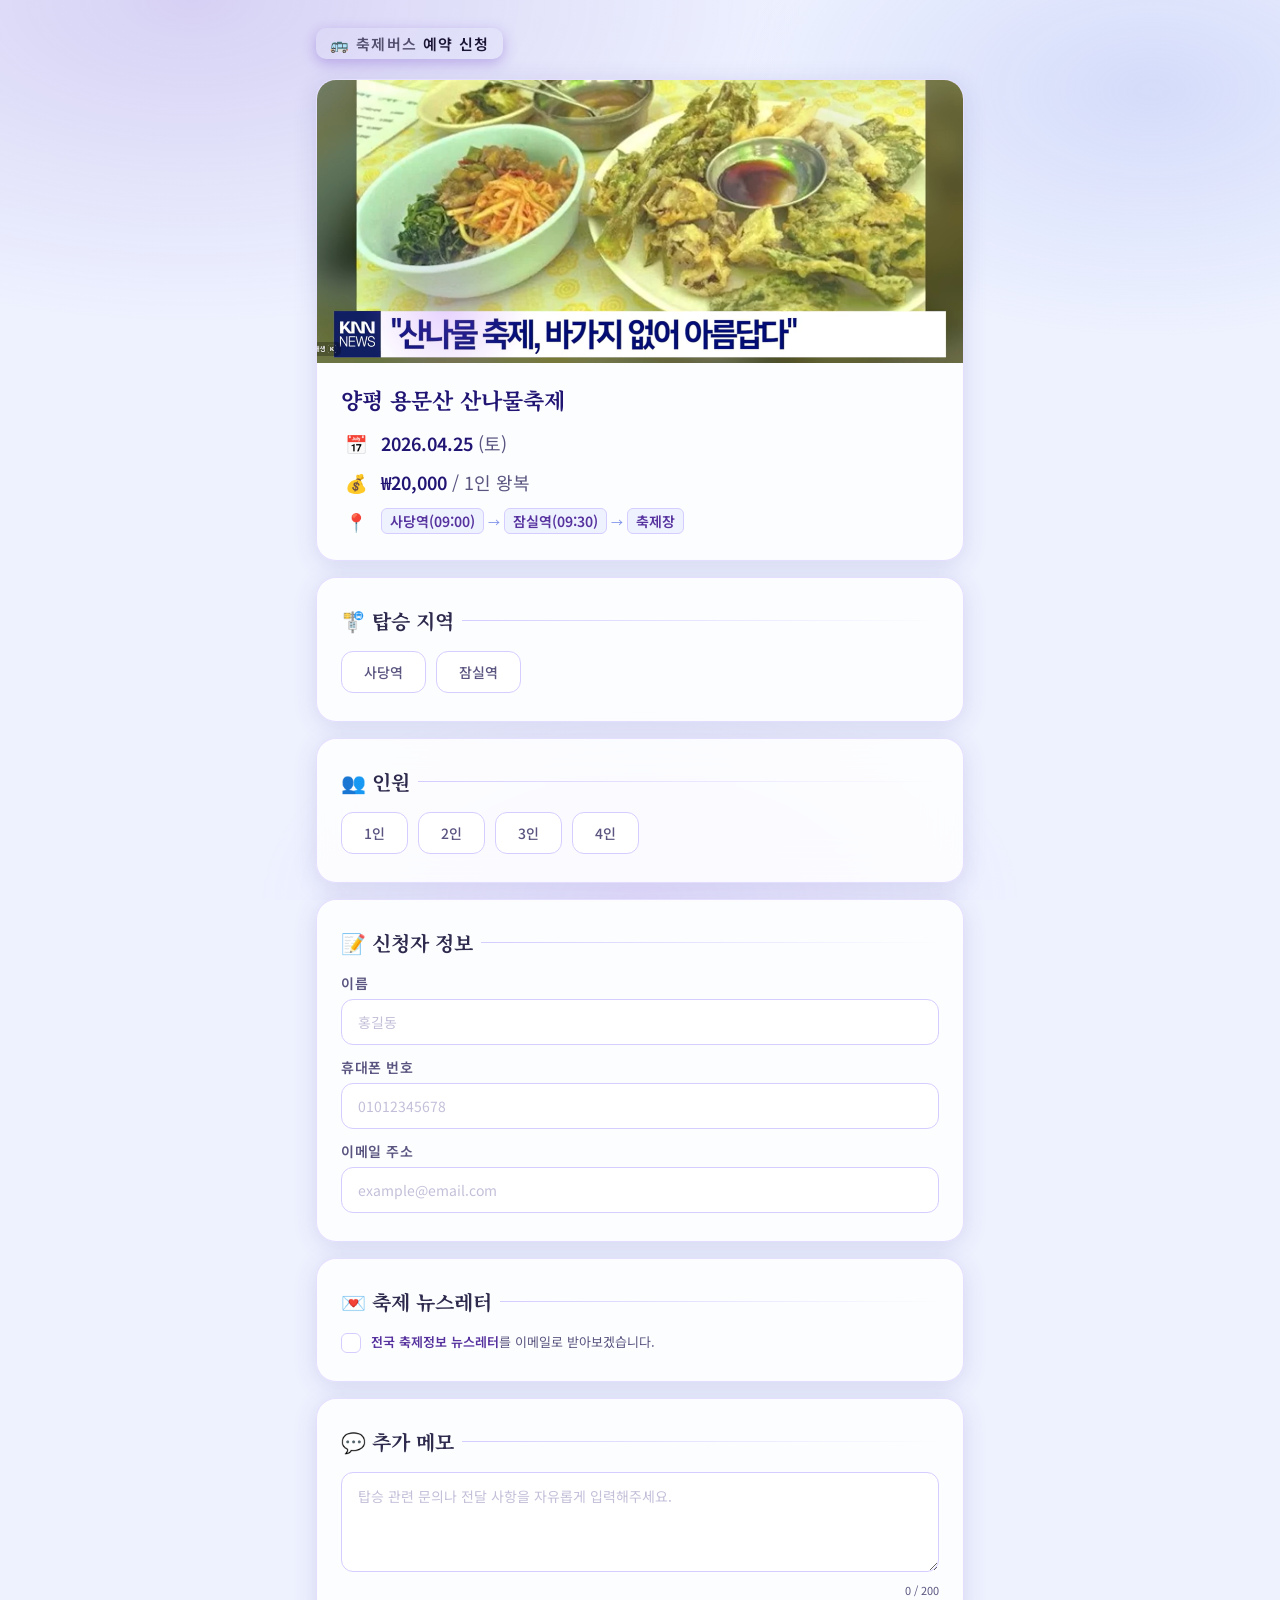
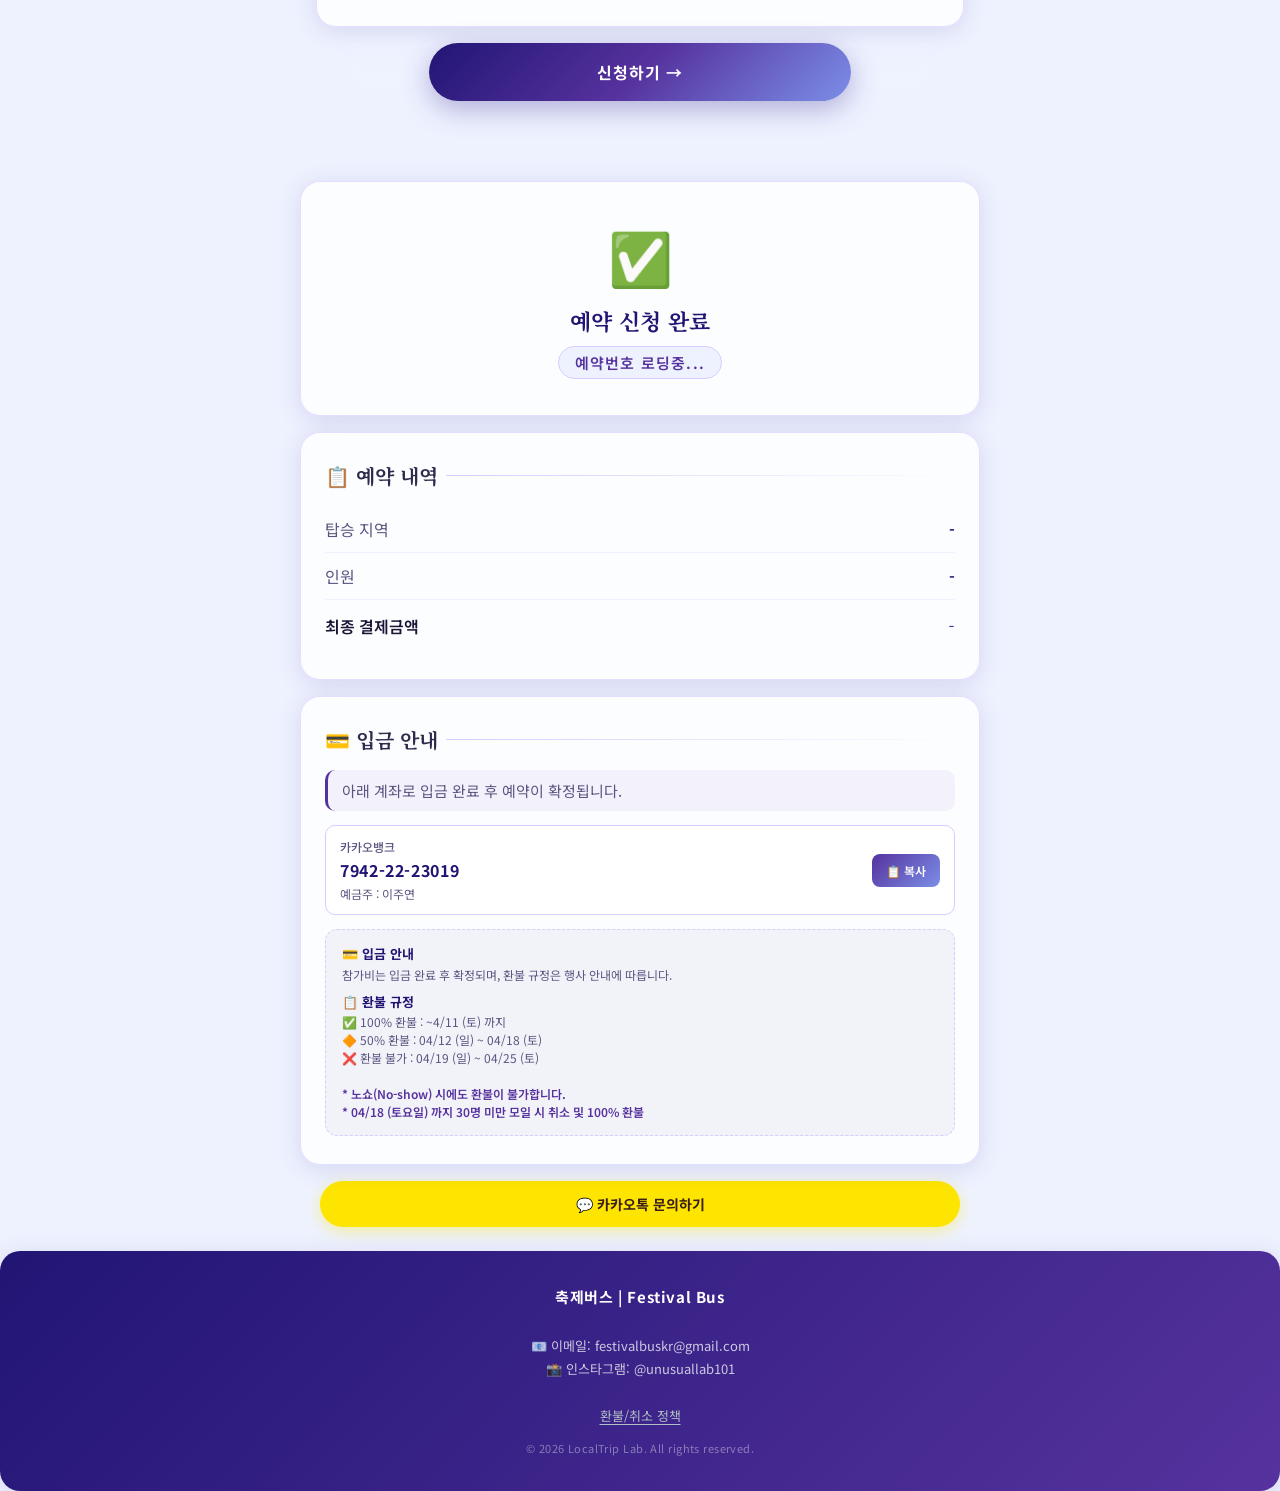
==== commit ba94a519: "레이아웃수정" ====
--- a/view/reservation01.html
+++ b/view/reservation01.html
@@ -1078,7 +1078,7 @@
 
 
 <!-- 예약완료 화면 -->
-<div id="completeScreen" style="display:none;" class="complete-wrap">
+<div id="completeScreen" style="display:block;" class="complete-wrap">
 
   <div class="complete-header card">
     <div class="complete-check">✅</div>
@@ -1115,7 +1115,7 @@
         <div class="account-name">예금주 : 이주연</div>
       </div>
       <button class="copy-btn" id="copyBtn2" onclick="copyAccount('accountNum2', this)">📋 복사</button>
-    
+    </div>
     <!-- 환불 안내 -->
             <div class="payment-notice">
   <span class="notice-title">💳 입금 안내</span>
@@ -1127,7 +1127,6 @@
   <span class="notice-highlight"><br>* 노쇼(No-show) 시에도 환불이 불가합니다.</span>
   <span class="notice-highlight"><br>* 04/18 (토요일) 까지 30명 미만 모일 시 취소 및 100% 환불</span>
 </div>
-    </div>
     
   </div>
 
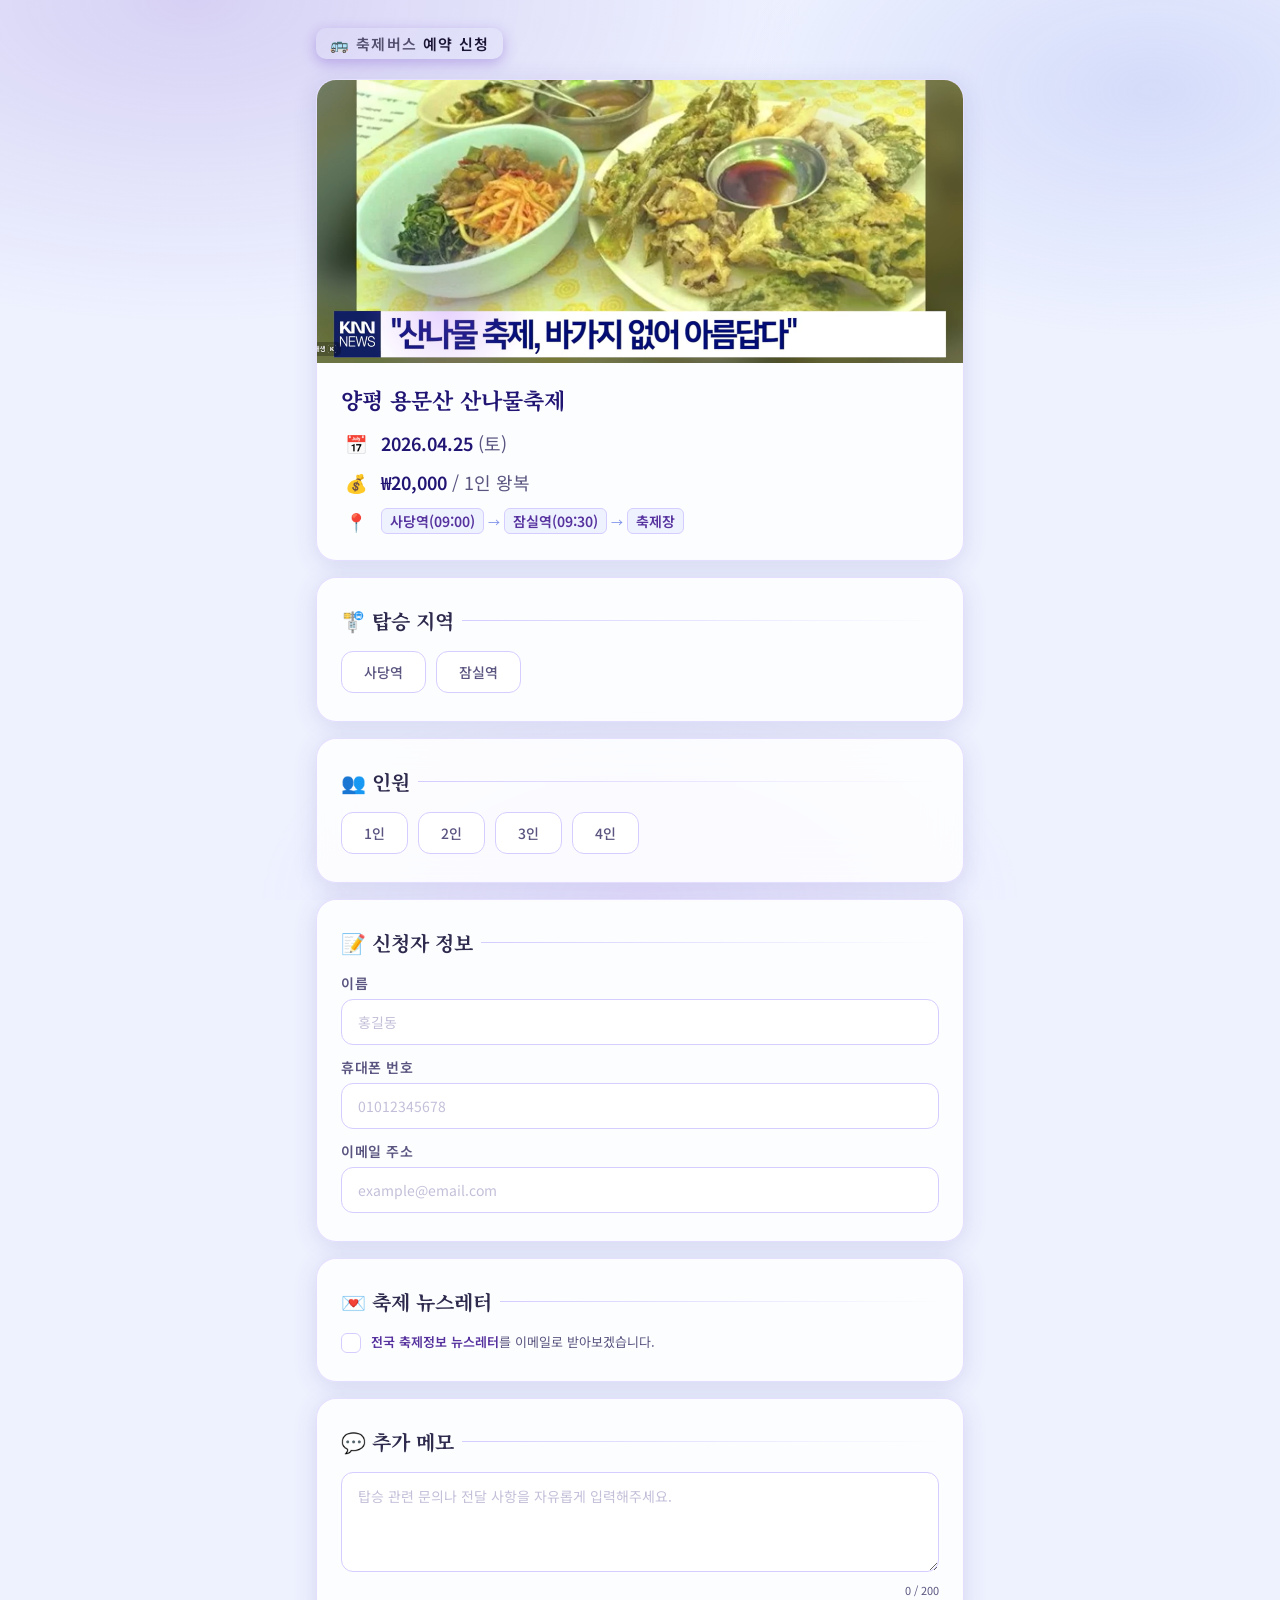
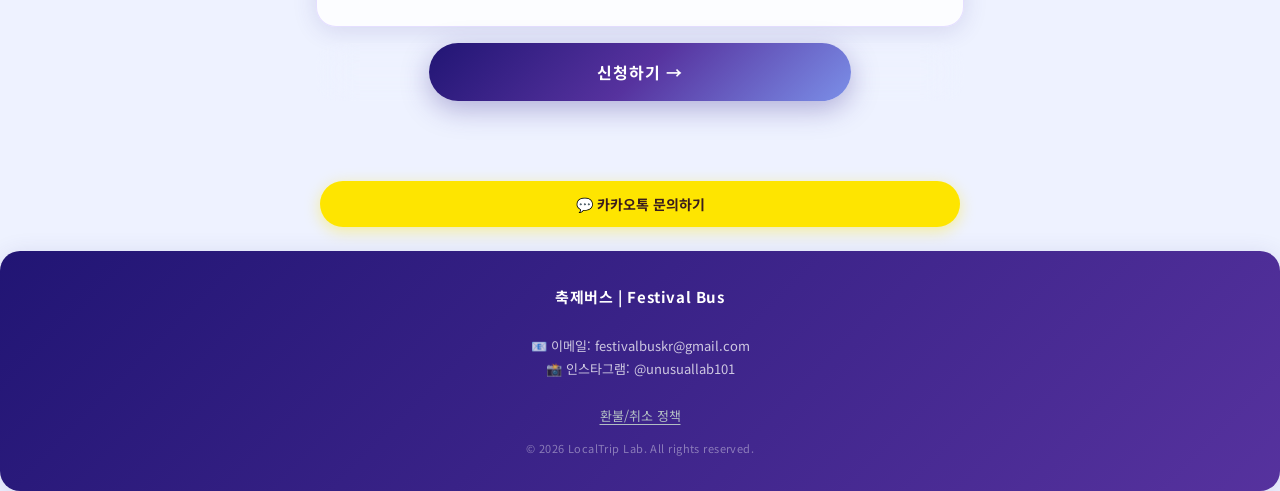
==== commit 97a95fb0: "완료폼가리기" ====
--- a/view/reservation01.html
+++ b/view/reservation01.html
@@ -1078,7 +1078,7 @@
 
 
 <!-- 예약완료 화면 -->
-<div id="completeScreen" style="display:block;" class="complete-wrap">
+<div id="completeScreen" style="display:none;" class="complete-wrap">
 
   <div class="complete-header card">
     <div class="complete-check">✅</div>
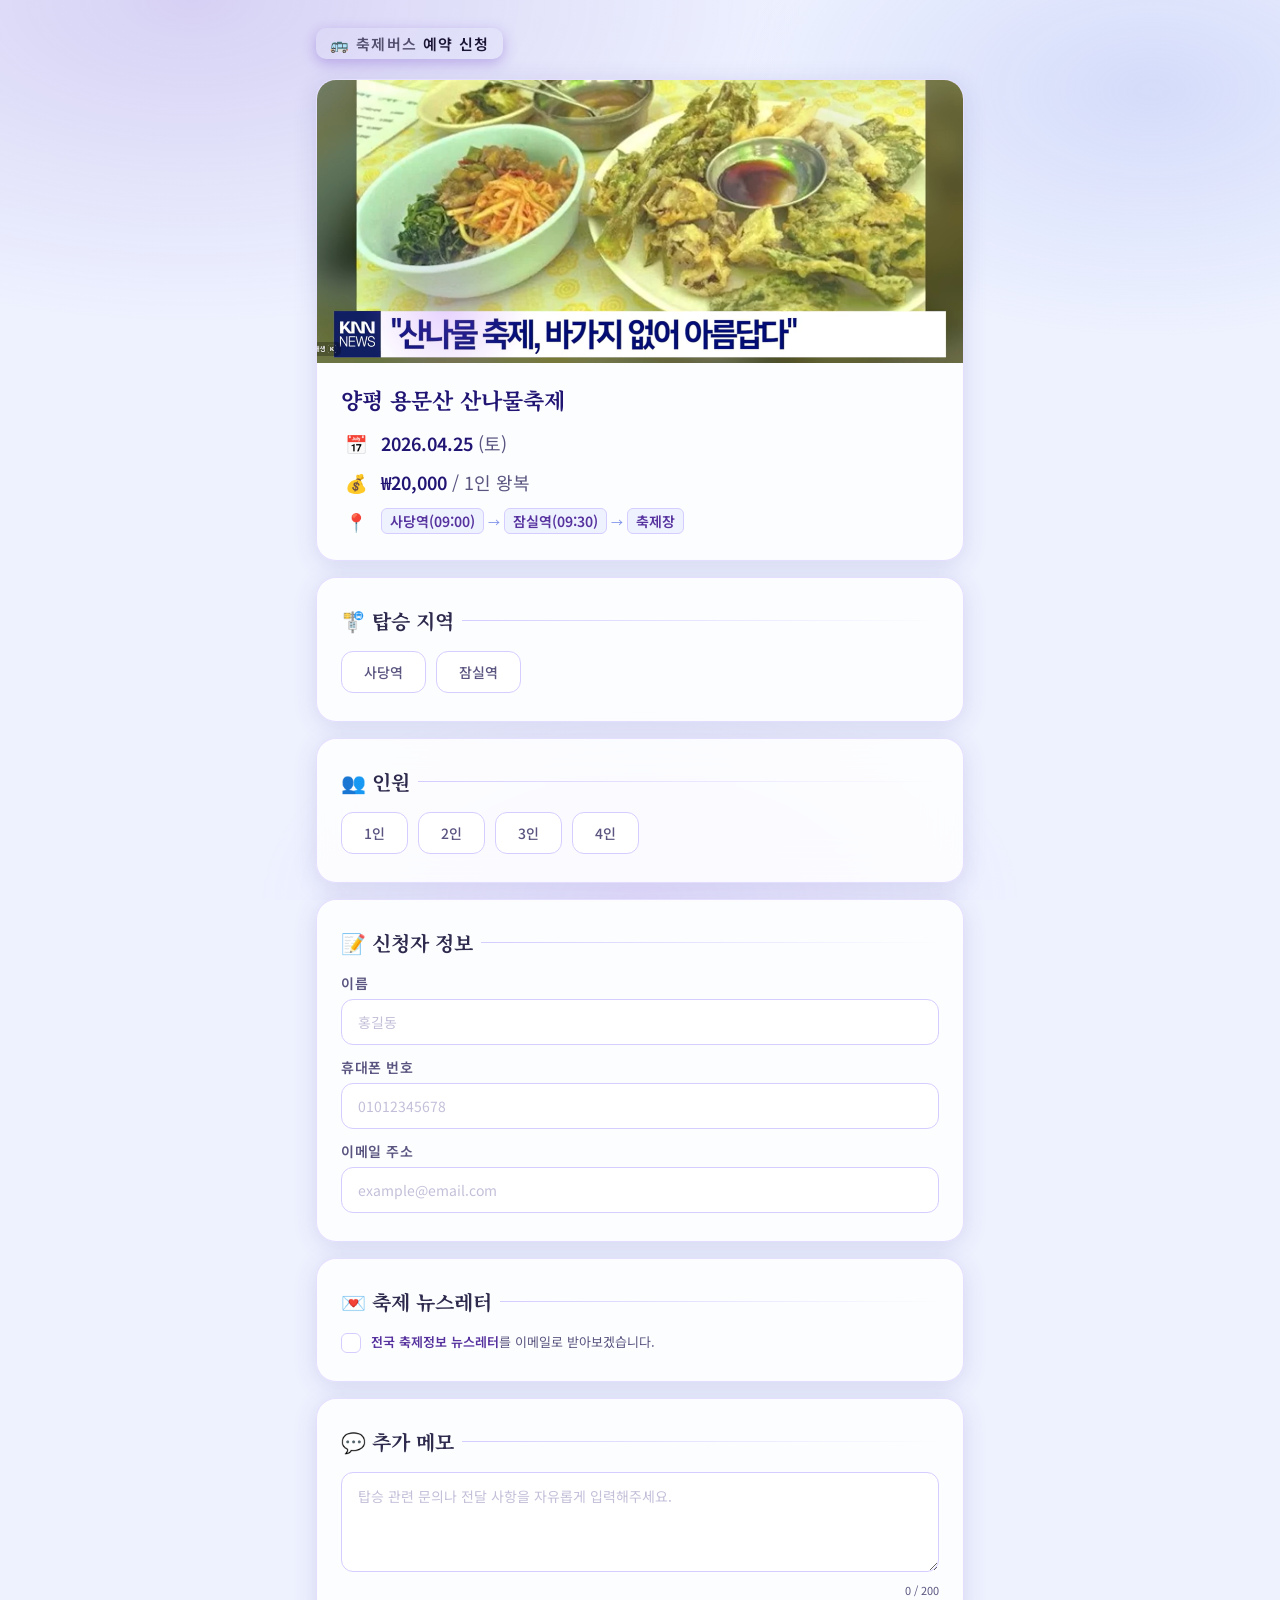
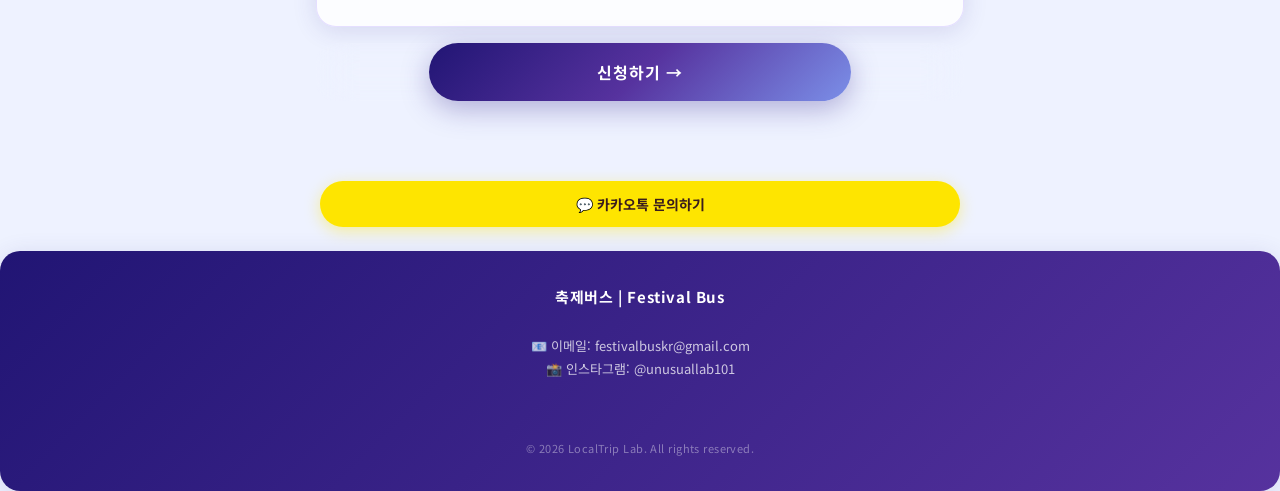
==== commit 4912dd1d: "환불취소정책삭제" ====
--- a/view/reservation01.html
+++ b/view/reservation01.html
@@ -1141,7 +1141,6 @@
             <strong style="color: white;">축제버스 | Festival Bus</strong><br><br>
             📧 이메일: festivalbuskr@gmail.com<br>
             📸 인스타그램: @unusuallab101<br><br>
-            <a href="#" style="color: #b2bec3; text-decoration: underline;">환불/취소 정책</a>
             <br>
             <small>© 2026 LocalTrip Lab. All rights reserved.</small>
         </div>
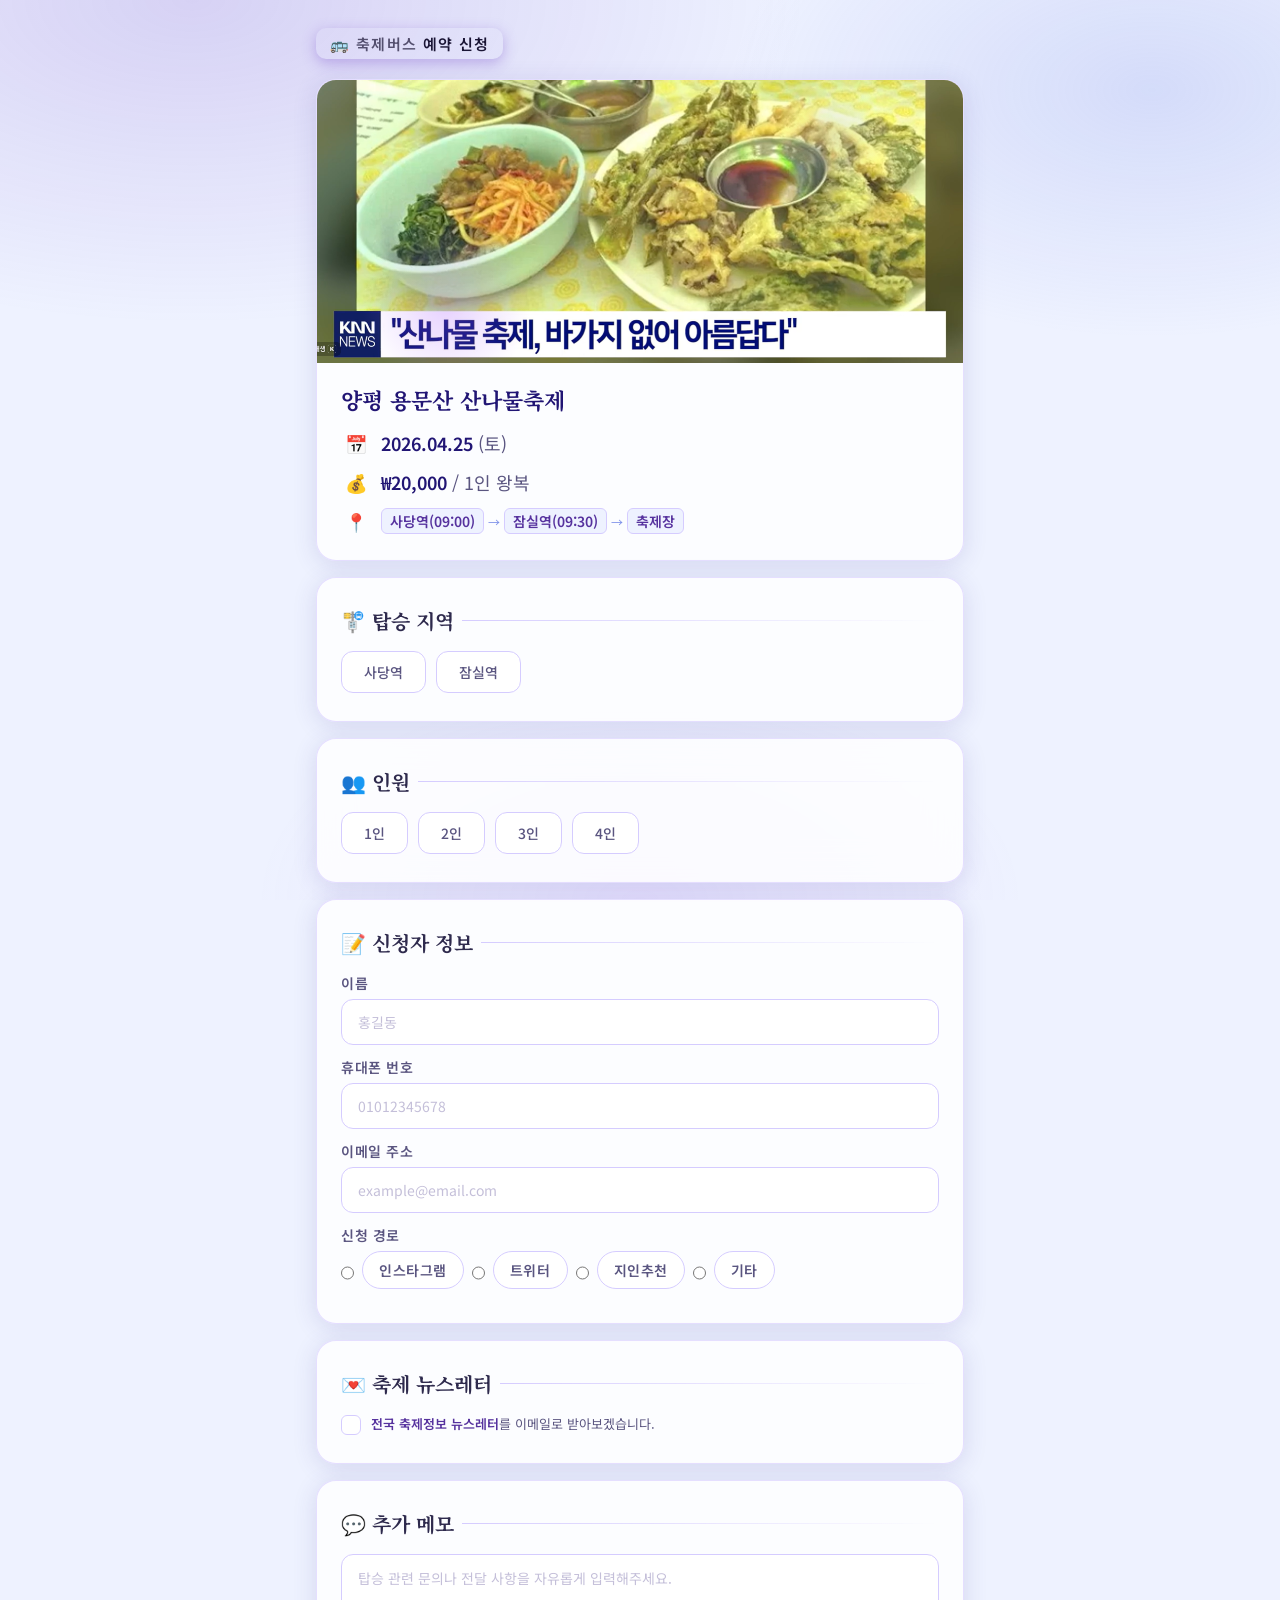
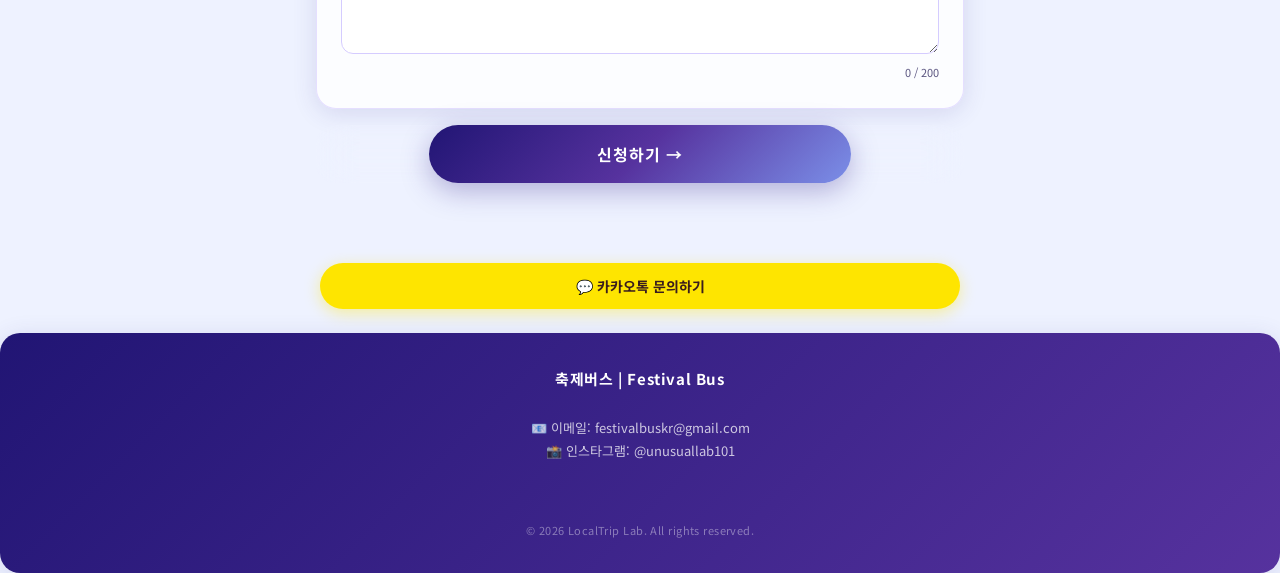
==== commit 7ef77ef2: "신청경로 추가" ====
--- a/view/reservation01.html
+++ b/view/reservation01.html
@@ -886,6 +886,50 @@
   color: rgba(255,255,255,.4);
   letter-spacing: .04em;
 }
+
+/* ── 신청 경로 라디오 ── */
+.apply-from-wrap {
+  display: flex;
+  flex-wrap: wrap;       /* 좁은 화면에서 자동 줄바꿈 */
+  flex-direction: row;   /* 가로 나열 */
+  gap: 8px;
+  margin-top: 2px;
+}
+
+.apply-from-label {
+  display: inline-flex;
+  align-items: center;
+  justify-content: center;
+  padding: 8px 16px;
+  border-radius: 20px;
+  border: 1.5px solid var(--border);
+  background: var(--white);
+  font-size: 13px;
+  font-weight: 500;
+  color: var(--slate);
+  cursor: pointer;
+  transition: all .2s ease;
+  user-select: none;
+  white-space: nowrap;   /* 라벨 텍스트 줄바꿈 방지 */
+}
+.apply-from-label:hover {
+  border-color: var(--violet);
+  color: var(--violet);
+  background: rgba(108,63,197,.05);
+}
+.apply-from:checked + .apply-from-label {
+  border-color: var(--violet);
+  background: linear-gradient(135deg, var(--violet), var(--periwinkle));
+  color: var(--white);
+  box-shadow: 0 3px 10px rgba(108,63,197,.25);
+}
+
+/* 기타 직접입력 박스 */
+.apply-from-etc {
+  margin-top: 10px;
+  animation: fadeSlide .25s ease forwards;
+}
+
     </style>
 </head>
 
@@ -1017,6 +1061,26 @@
                     <input type="email" id="emailField" class="input-field" placeholder="example@email.com">
                     <div class="error-msg" id="emailErr">올바른 이메일 주소를 입력해주세요.</div>
                 </div>
+                <div class="input-wrap">
+                    <label>신청 경로</label>
+                    <div class="apply-from-wrap">
+                        <input type="radio" name="applyFrom" id="ap1" value="인스타그램" class="apply-from">
+                        <label for="ap1" class="apply-from-label">인스타그램</label>
+
+                        <input type="radio" name="applyFrom" id="ap2" value="트위터" class="apply-from">
+                        <label for="ap2" class="apply-from-label">트위터</label>
+
+                        <input type="radio" name="applyFrom" id="ap3" value="지인추천" class="apply-from">
+                        <label for="ap3" class="apply-from-label">지인추천</label>
+
+                        <input type="radio" name="applyFrom" id="ap4" value="기타" class="apply-from">
+                        <label for="ap4" class="apply-from-label">기타</label>
+                    </div>
+
+                    <!-- 기타 선택시 노출 -->
+                    <input type="text" id="applyFromEtc" class="input-field apply-from-etc"
+                        placeholder="직접 입력해주세요" maxlength="50" style="display:none;">
+                </div>
             </div>
         </div>
 
@@ -1117,16 +1181,16 @@
       <button class="copy-btn" id="copyBtn2" onclick="copyAccount('accountNum2', this)">📋 복사</button>
     </div>
     <!-- 환불 안내 -->
-            <div class="payment-notice">
-  <span class="notice-title">💳 입금 안내</span>
-  참가비는 입금 완료 후 확정되며, 환불 규정은 행사 안내에 따릅니다.
-  <span class="notice-title" style="margin-top:8px;">📋 환불 규정</span>
-  ✅ 100% 환불 : ~4/11 (토) 까지<br>
-  🔶 50% 환불 : 04/12 (일) ~ 04/18 (토)<br/>
-  <p>❌ 환불 불가 : 04/19 (일) ~ 04/25 (토)<br/></p>
-  <span class="notice-highlight"><br>* 노쇼(No-show) 시에도 환불이 불가합니다.</span>
-  <span class="notice-highlight"><br>* 04/18 (토요일) 까지 30명 미만 모일 시 취소 및 100% 환불</span>
-</div>
+    <div class="payment-notice">
+        <span class="notice-title">💳 입금 안내</span>
+        참가비는 입금 완료 후 확정되며, 환불 규정은 행사 안내에 따릅니다.
+        <span class="notice-title" style="margin-top:8px;">📋 환불 규정</span>
+        ✅ 100% 환불 : ~4/11 (토) 까지<br>
+        🔶 50% 환불 : 04/12 (일) ~ 04/18 (토)<br/>
+        <p>❌ 환불 불가 : 04/19 (일) ~ 04/25 (토)<br/></p>
+        <span class="notice-highlight"><br>* 노쇼(No-show) 시에도 환불이 불가합니다.</span>
+        <span class="notice-highlight"><br>* 04/18 (토요일) 까지 30명 미만 모일 시 취소 및 100% 환불</span>
+    </div>
     
   </div>
 
@@ -1221,6 +1285,20 @@
         /* ── 글자수 카운트 ── */
         document.getElementById('memoField').addEventListener('input', function () {
             document.getElementById('charCount').textContent = this.value.length;
+        });
+
+        // 신청경로 라디오 변경 감지 → 기타 선택시 input 표시
+        document.querySelectorAll('input[name="applyFrom"]').forEach(r => {
+            r.addEventListener('change', () => {
+                const etc = document.getElementById('applyFromEtc');
+                if (r.value === '기타') {
+                    etc.style.display = 'block';
+                    etc.focus();
+                } else {
+                    etc.style.display = 'none';
+                    etc.value = '';
+                }
+            });
         });
 
         /* ── 유효성 검사 ── */
@@ -1270,6 +1348,10 @@
             // ❷ Apps Script 배포 후 받은 URL을 여기에 붙여넣기
             const APPS_SCRIPT_URL = 'https://script.google.com/macros/s/AKfycbwTIaDEtofP6aXxAssNgNi4cvE_uHw1EHUQSeqTpYmKE-ZHxetQiC6ZxmDxf_vxepfhWA/exec';
 
+            // 신청경로
+            const applyFromVal = document.querySelector('input[name="applyFrom"]:checked')?.value || '-';
+            const applyFromEtc = document.getElementById('applyFromEtc').value.trim();
+
             // ❸ 전송할 데이터 객체 구성
             const data = {
                 board:   board.value,
@@ -1278,6 +1360,9 @@
                 name:    document.getElementById('nameField').value.trim(),
                 phone:   document.getElementById('phoneField').value.trim(),
                 email:   document.getElementById('emailField').value.trim(),
+                applyFrom: applyFromVal === '기타'
+                    ? `기타(${applyFromEtc || '-'})`
+                    : applyFromVal,
                 mailing: document.getElementById('mailingCheck').checked,
                 memo:    document.getElementById('memoField').value.trim(),
                 bookingNum: generateBookingNumber(), // 예약번호 생성 후 포함
